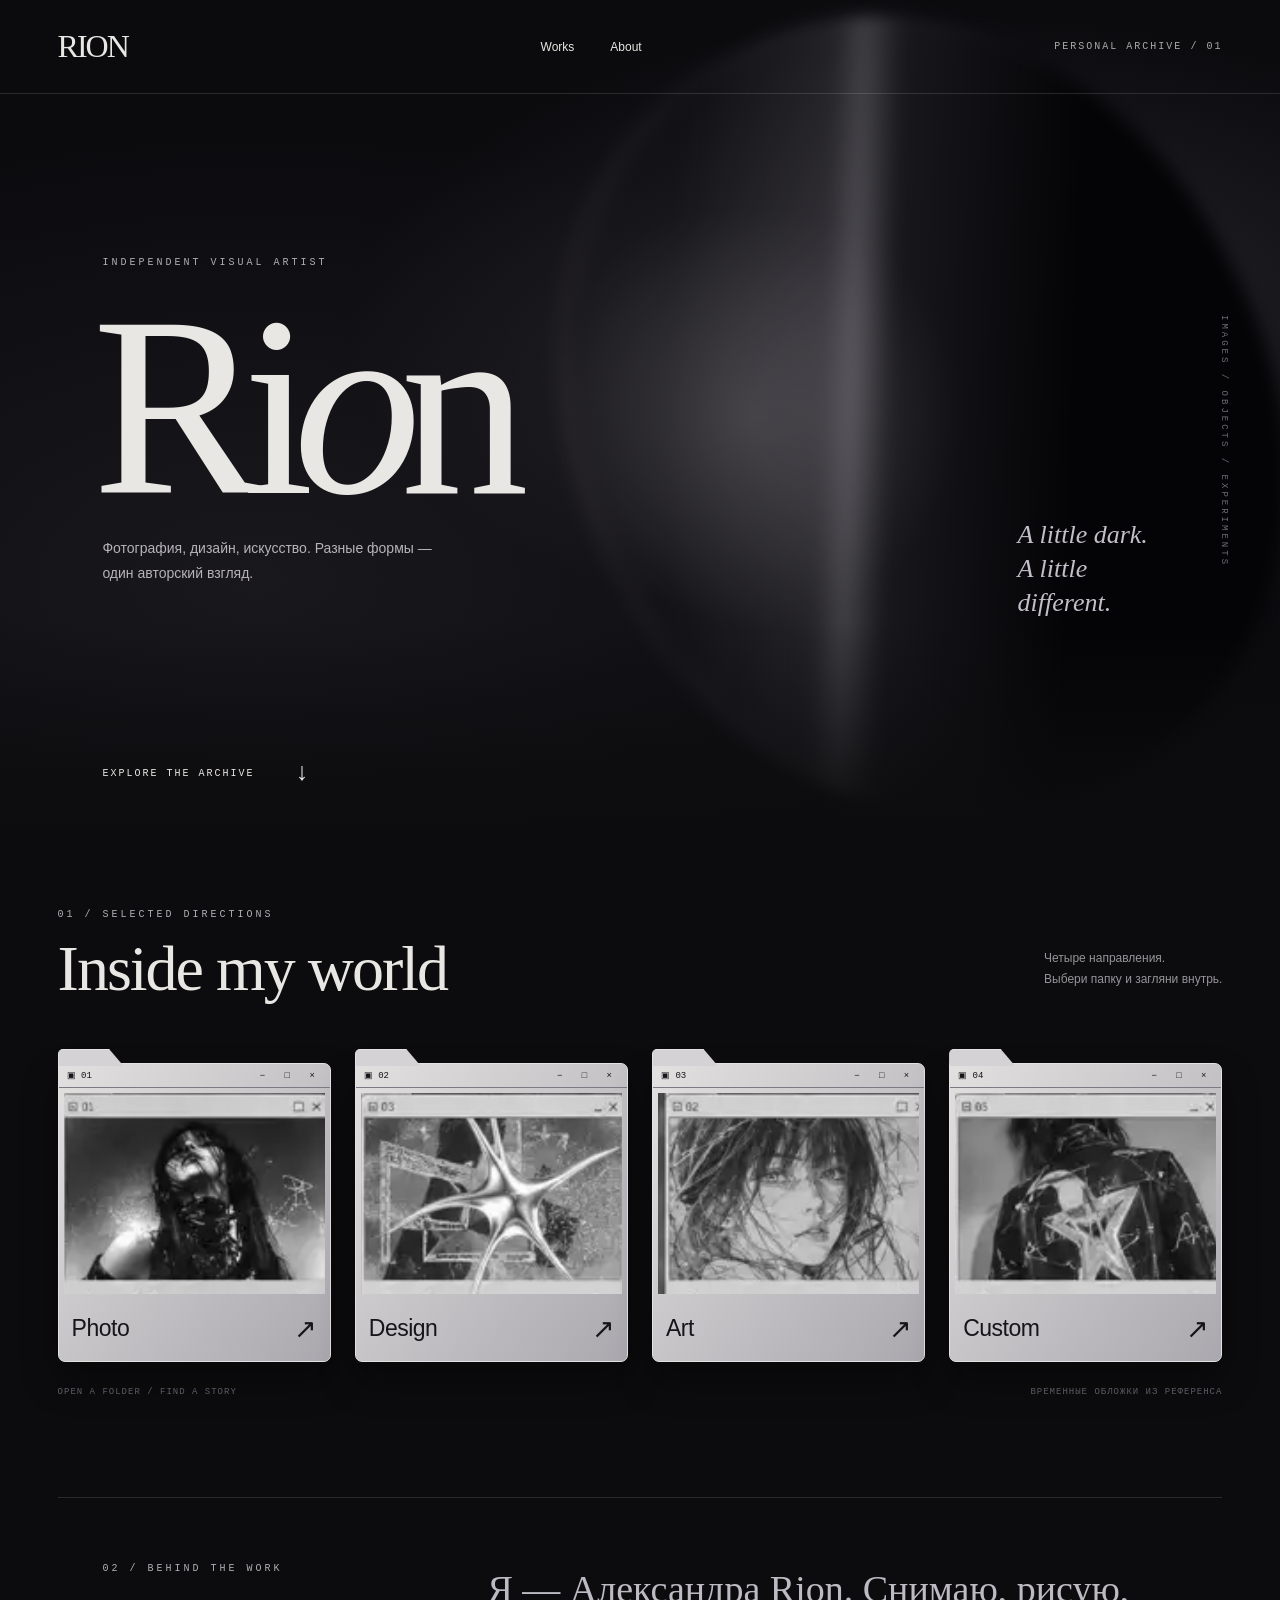
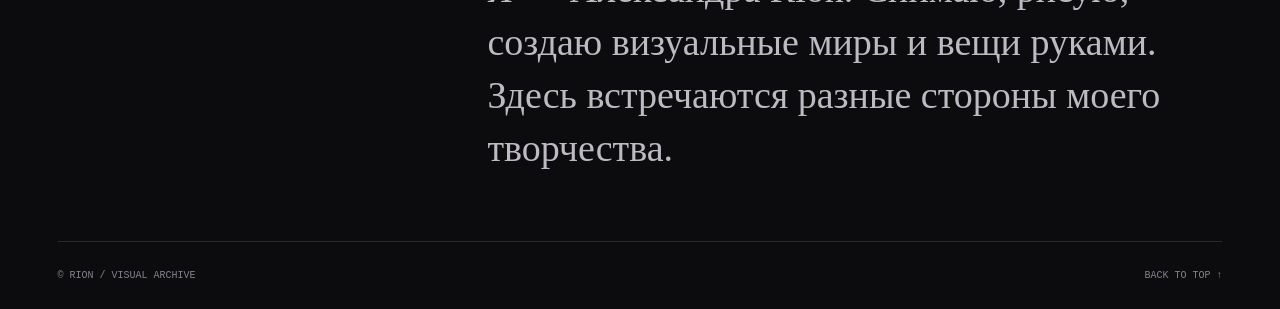
==== index.html @ 3e69b766 "Add dark RION homepage prototype and Pages CMS content schema" ====
<!doctype html>
<html lang="ru"><head><meta charset="UTF-8"><meta name="viewport" content="width=device-width,initial-scale=1"><meta name="description" content="RION — фотография, дизайн, арт и кастом. Авторское портфолио."><title>RION — Visual archive</title><style>
:root{color-scheme:dark;--bg:#0c0c0e;--ink:#e9e7e3;--muted:#969498}*{box-sizing:border-box}html{scroll-behavior:smooth;scroll-padding-top:90px}body{margin:0;background:var(--bg);color:var(--ink);font-family:Arial,sans-serif}a{color:inherit;text-decoration:none}button{font:inherit}a:focus-visible,button:focus-visible{outline:2px solid white;outline-offset:7px}header{position:absolute;top:0;left:0;width:100%;z-index:2;display:flex;align-items:center;justify-content:space-between;padding:28px 4.5%;border-bottom:1px solid #ffffff20}.logo{font:32px Georgia,serif;letter-spacing:-2px}nav{display:flex;gap:36px;font-size:12px}nav a{padding:8px 0}.edition{font:10px monospace;letter-spacing:2px;color:#aaa}.hero{min-height:92svh;position:relative;isolation:isolate;display:flex;align-items:center;padding:130px 8% 100px;overflow:hidden}.atmosphere{position:absolute;inset:0;z-index:-2;background:radial-gradient(ellipse at 75% 40%,#55515b66,transparent 45%),radial-gradient(ellipse at 20% 70%,#35313b55,transparent 55%),#0b0b0e}.orb{position:absolute;width:54vw;height:64vw;max-height:1000px;right:1%;top:1%;border-radius:48%;transform:rotate(-28deg);background:radial-gradient(ellipse at 28% 40%,#bbb8bd33 0,transparent 30%),linear-gradient(120deg,transparent 25%,#78747e33 40%,#ccc8d244 43%,#18171c 47%,#040406 65%);filter:blur(8px);box-shadow:inset 8px 4px 25px #d5d0dd13}.hero:after{content:'';position:absolute;inset:0;z-index:-1;pointer-events:none;background:linear-gradient(0deg,var(--bg),transparent 25%)}.eyebrow{font:10px monospace;letter-spacing:3px;text-transform:uppercase;color:#b0aeb4}.hero h1{font:clamp(110px,20vw,310px)/.82 Georgia,serif;font-weight:400;letter-spacing:-.08em;margin:34px 0 24px -10px}.hero h1 em{font-weight:400}.intro{max-width:330px;font-size:14px;line-height:1.8;color:#b6b3bb}.hero-note{position:absolute;right:8%;bottom:22%;font:italic 26px/1.3 Georgia,serif;color:#c3bec8;max-width:160px}.scroll{position:absolute;bottom:40px;left:8%;display:flex;align-items:center;gap:40px;font:10px monospace;letter-spacing:2px}.scroll span{font-size:25px}.side{position:absolute;right:4%;top:38%;writing-mode:vertical-rl;font:9px monospace;letter-spacing:3px;color:#6e6b75}.work{padding:75px 4.5% 100px;min-height:70svh}.section-top{display:flex;justify-content:space-between;align-items:end;margin:0 0 62px}.section-top h2{font:normal clamp(36px,5vw,72px)/1 Georgia,serif;margin:16px 0 0;letter-spacing:-2px}.section-top p{font-size:12px;line-height:1.7;color:var(--muted);max-width:210px}.folders{display:grid;grid-template-columns:repeat(4,minmax(0,1fr));gap:24px}.folder{position:relative;display:block;width:100%;border:1px solid #e4e1e4;border-radius:0 7px 7px 7px;background:linear-gradient(130deg,#e3e0e0,#aaa7ae);color:#161519;box-shadow:0 18px 35px #0006;text-align:left;padding:0;cursor:pointer;transition:transform .5s cubic-bezier(.2,.7,.2,1),box-shadow .5s}.folder:before{content:'';position:absolute;top:-15px;left:-1px;width:64px;height:16px;background:#d5d2d5;border:1px solid #e4e1e4;border-bottom:0;clip-path:polygon(0 0,78% 0,100% 100%,0 100%);border-radius:5px 0 0 0}.bar{height:24px;display:flex;align-items:center;justify-content:space-between;padding:0 8px;font:9px monospace;border-bottom:1px solid #7e7a83}.symbols{letter-spacing:7px}.thumb{display:block;margin:5px;aspect-ratio:1.3;background-color:#252329;overflow:hidden}.thumb-inner{display:block;width:100%;height:100%;background-image:url('assets/reference.webp');background-size:680% auto;background-position:9% 74%;filter:grayscale(1);transition:transform .7s,filter .7s}.folder[data-category=Design] .thumb-inner{background-position:50% 74%}.folder[data-category=Art] .thumb-inner{background-position:29% 74%}.folder[data-category=Custom] .thumb-inner{background-position:91% 74%}.label{display:flex;align-items:center;justify-content:space-between;padding:14px 13px 16px;font-size:23px;letter-spacing:-.5px}.label span:last-child{font-size:27px;font-weight:300}.folder:active{transform:scale(.98)}@media(hover:hover){.folder:hover{transform:translateY(-9px) scale(1.025);box-shadow:0 28px 50px #0009}.folder:hover .thumb-inner{transform:scale(1.045);filter:grayscale(.3)}}.under{margin-top:25px;display:flex;justify-content:space-between;font:9px monospace;letter-spacing:1px;color:#69666e}.about{margin:0 4.5%;padding:65px 3.5%;border-top:1px solid #ffffff20;display:grid;grid-template-columns:1fr 2fr;gap:40px}.about p{font:clamp(22px,3vw,38px)/1.4 Georgia,serif;margin:0;max-width:850px;color:#bebac3}footer{margin:0 4.5%;padding:28px 0;border-top:1px solid #ffffff20;display:flex;justify-content:space-between;font:10px monospace;color:#85818c}.reveal{opacity:1}.js .reveal{opacity:0;transform:translateY(25px);transition:opacity .8s,transform .8s}.js .reveal.visible{opacity:1;transform:none}dialog{background:#151419;color:var(--ink);border:1px solid #514c59;width:min(1100px,94vw);max-height:90svh;padding:32px;border-radius:8px}dialog::backdrop{background:#000b;backdrop-filter:blur(10px)}.close{float:right;background:transparent;color:white;border:1px solid #706a79;padding:10px 16px;cursor:pointer}dialog h2{font:48px Georgia,serif;margin-top:0}dialog p{color:#aaa4b1;line-height:1.8}.projects{display:grid;grid-template-columns:repeat(2,minmax(0,1fr));gap:20px}.projects img{width:100%;height:auto}.projects h3{font-weight:400}.projects a{text-decoration:underline}.project{border-top:1px solid #ffffff25;padding-top:20px}
@media(max-width:700px){header{padding:20px 6%}.edition{display:none}nav{gap:20px}.hero{min-height:85svh;padding-left:7%}.hero h1{font-size:31vw;margin-left:-5px}.hero-note{right:8%;bottom:20%;font-size:21px;max-width:120px}.intro{max-width:220px;font-size:12px}.orb{width:100vw;height:140vw;right:-30%;top:15%}.side{display:none}.work{padding:50px 6% 65px}.section-top{margin-bottom:45px}.section-top p{display:none}.folders{grid-template-columns:repeat(2,minmax(0,1fr));gap:40px 18px}.label{font-size:21px;padding:11px 10px}.bar{font-size:8px}.under{font-size:8px;gap:20px;line-height:1.6}.about{padding:40px 2%;grid-template-columns:1fr;gap:20px}.projects{grid-template-columns:1fr}.hero-note{opacity:.7}footer{font-size:9px}.scroll{left:7%;bottom:28px}}@media(prefers-reduced-motion:reduce){html{scroll-behavior:auto}*,*:before,*:after{transition:none!important;animation:none!important}.js .reveal{opacity:1;transform:none}}
</style></head><body><header><a class="logo" href="#" aria-label="На главную">RION</a><nav aria-label="Основное меню"><a href="#work">Works</a><a href="#about">About</a></nav><span class="edition">PERSONAL ARCHIVE / 01</span></header><main><section class="hero"><div class="atmosphere" aria-hidden="true"><div class="orb"></div></div><div><div class="eyebrow">Independent visual artist</div><h1>Ri<em>o</em>n</h1><p class="intro" id="intro">Фотография, дизайн, искусство.<br>Разные формы — один авторский взгляд.</p></div><p class="hero-note">A little dark.<br>A little different.</p><span class="side">IMAGES / OBJECTS / EXPERIMENTS</span><a class="scroll" href="#work">EXPLORE THE ARCHIVE <span>↓</span></a></section><section class="work" id="work"><div class="section-top reveal"><div><span class="eyebrow">01 / Selected directions</span><h2>Inside my world</h2></div><p>Четыре направления.<br>Выбери папку и загляни внутрь.</p></div><div class="folders">
<div class="reveal"><button class="folder" data-category="Photo" aria-haspopup="dialog"><span class="bar"><span>▣ 01</span><span class="symbols" aria-hidden="true">− □ ×</span></span><span class="thumb"><span class="thumb-inner"></span></span><span class="label"><span>Photo</span><span aria-hidden="true">↗</span></span></button></div><div class="reveal"><button class="folder" data-category="Design" aria-haspopup="dialog"><span class="bar"><span>▣ 02</span><span class="symbols" aria-hidden="true">− □ ×</span></span><span class="thumb"><span class="thumb-inner"></span></span><span class="label"><span>Design</span><span aria-hidden="true">↗</span></span></button></div><div class="reveal"><button class="folder" data-category="Art" aria-haspopup="dialog"><span class="bar"><span>▣ 03</span><span class="symbols" aria-hidden="true">− □ ×</span></span><span class="thumb"><span class="thumb-inner"></span></span><span class="label"><span>Art</span><span aria-hidden="true">↗</span></span></button></div><div class="reveal"><button class="folder" data-category="Custom" aria-haspopup="dialog"><span class="bar"><span>▣ 04</span><span class="symbols" aria-hidden="true">− □ ×</span></span><span class="thumb"><span class="thumb-inner"></span></span><span class="label"><span>Custom</span><span aria-hidden="true">↗</span></span></button></div></div><div class="under"><span>OPEN A FOLDER / FIND A STORY</span><span>ВРЕМЕННЫЕ ОБЛОЖКИ ИЗ РЕФЕРЕНСА</span></div></section><section class="about reveal" id="about"><span class="eyebrow">02 / Behind the work</span><p id="about-text">Я — Александра Rion. Снимаю, рисую, создаю визуальные миры и вещи руками. Здесь встречаются разные стороны моего творчества.</p></section></main><footer><span>© RION / VISUAL ARCHIVE</span><a href="#">BACK TO TOP ↑</a></footer><dialog id="gallery" aria-labelledby="gallery-title"><button class="close" aria-label="Закрыть раздел">Закрыть ×</button><h2 id="gallery-title"></h2><div id="projects" class="projects"></div></dialog><script src="app.js"></script></body></html>
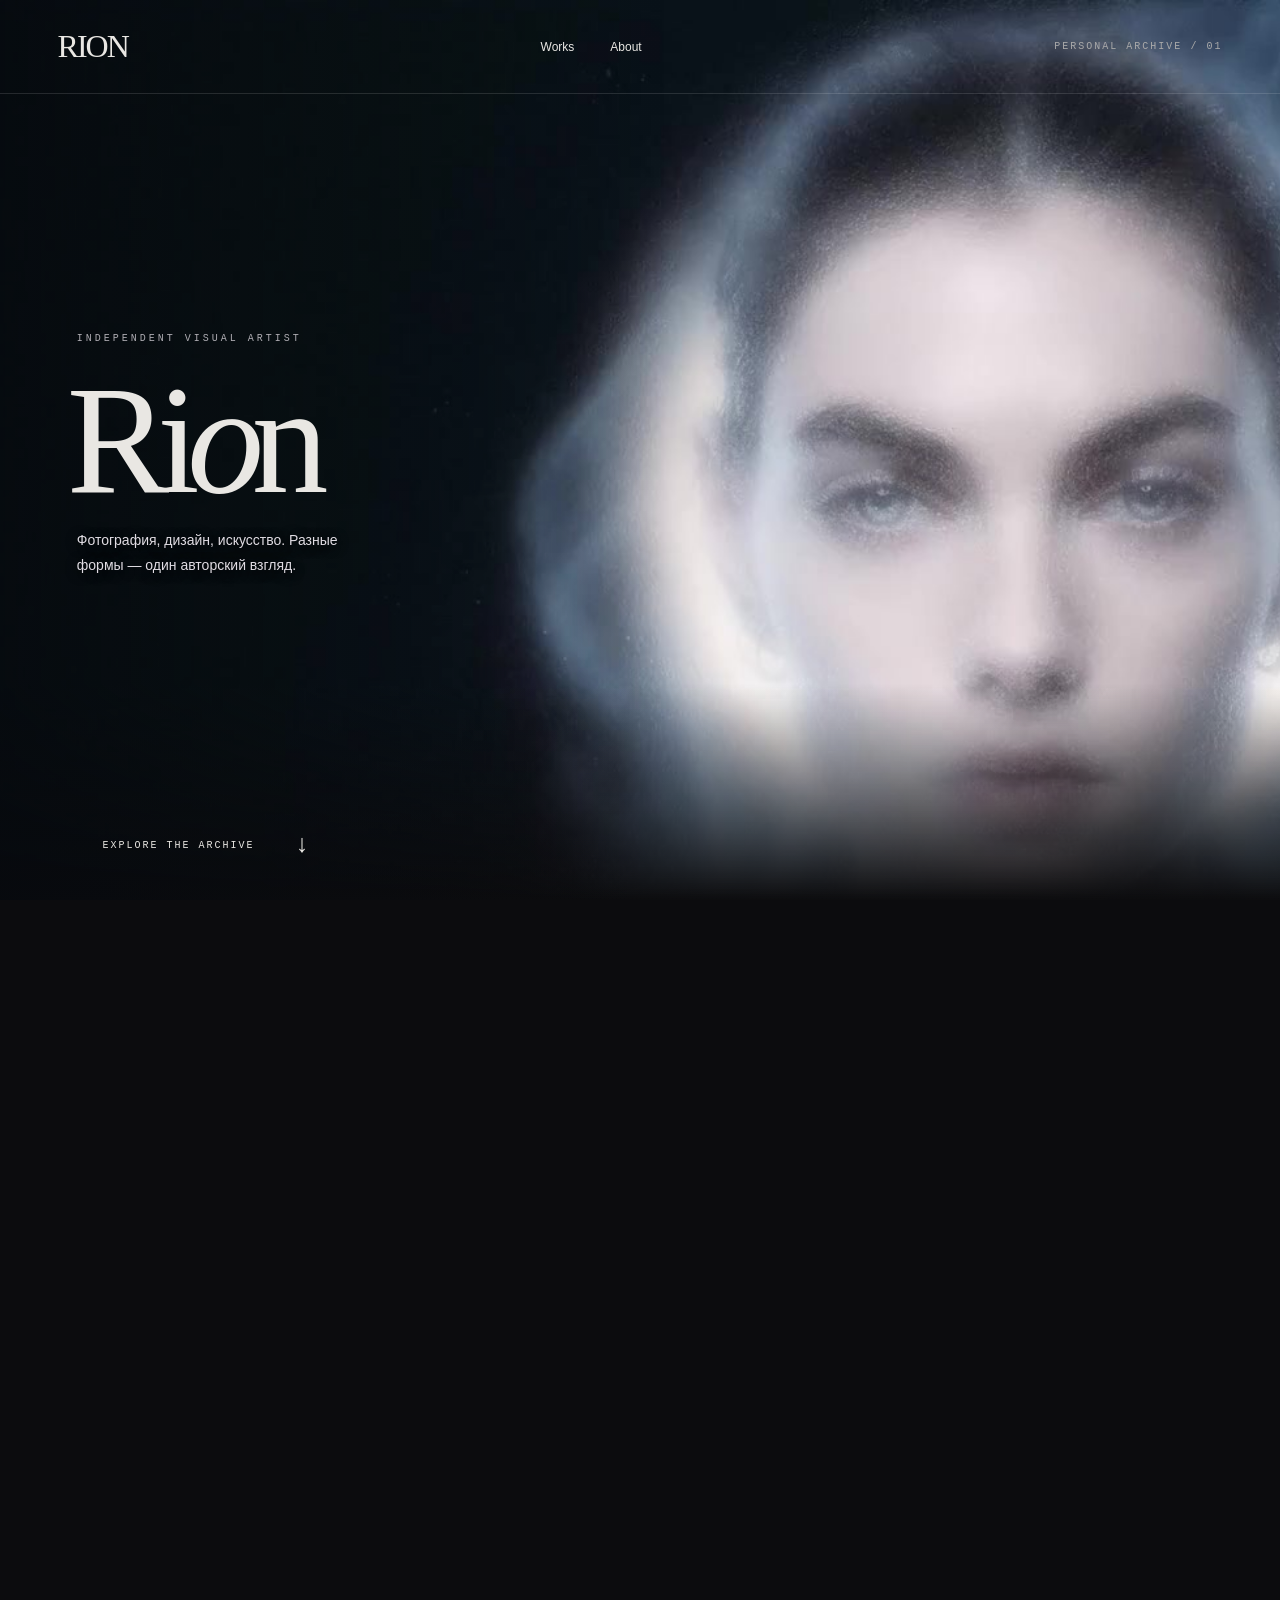
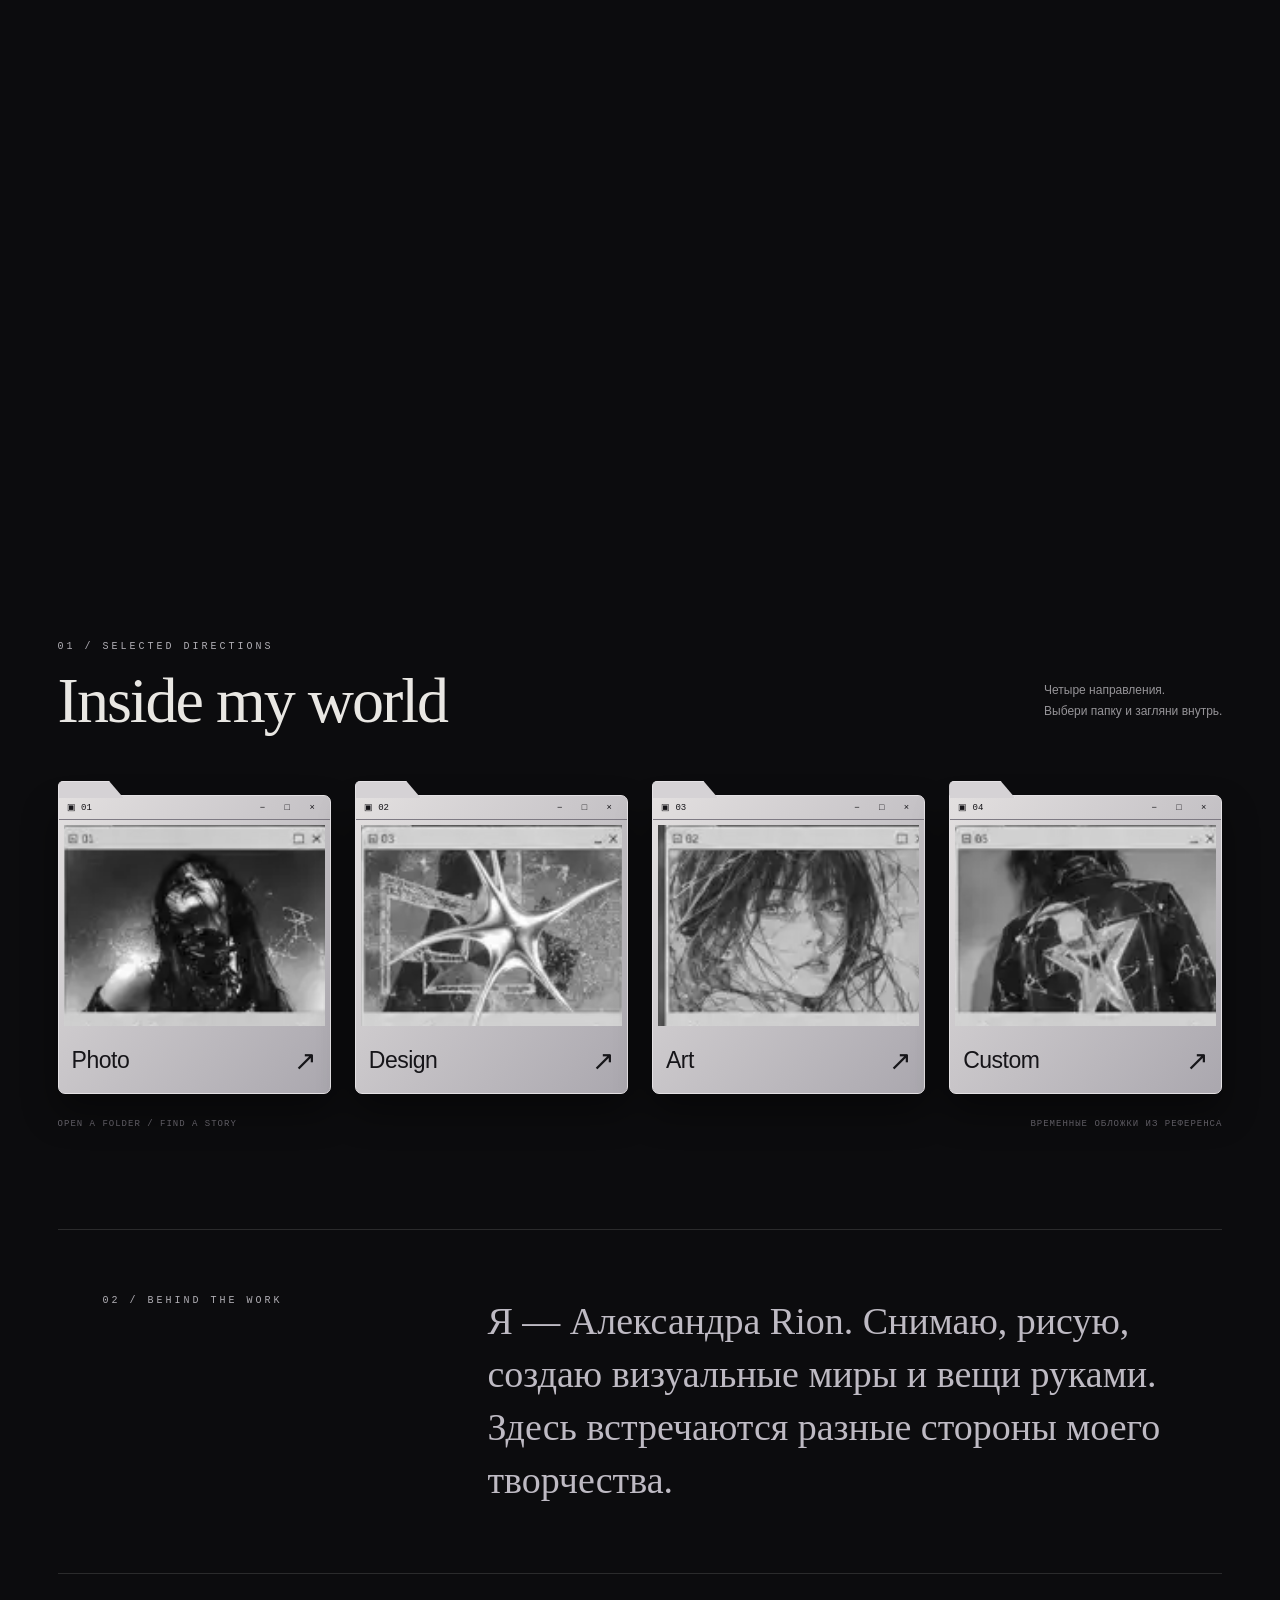
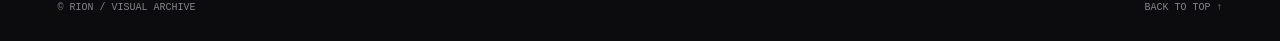
==== commit 3b646b53: "Add scroll-controlled portrait video and reversible camera movement" ====
--- a/index.html
+++ b/index.html
@@ -2,5 +2,18 @@
 <html lang="ru"><head><meta charset="UTF-8"><meta name="viewport" content="width=device-width,initial-scale=1"><meta name="description" content="RION — фотография, дизайн, арт и кастом. Авторское портфолио."><title>RION — Visual archive</title><style>
 :root{color-scheme:dark;--bg:#0c0c0e;--ink:#e9e7e3;--muted:#969498}*{box-sizing:border-box}html{scroll-behavior:smooth;scroll-padding-top:90px}body{margin:0;background:var(--bg);color:var(--ink);font-family:Arial,sans-serif}a{color:inherit;text-decoration:none}button{font:inherit}a:focus-visible,button:focus-visible{outline:2px solid white;outline-offset:7px}header{position:absolute;top:0;left:0;width:100%;z-index:2;display:flex;align-items:center;justify-content:space-between;padding:28px 4.5%;border-bottom:1px solid #ffffff20}.logo{font:32px Georgia,serif;letter-spacing:-2px}nav{display:flex;gap:36px;font-size:12px}nav a{padding:8px 0}.edition{font:10px monospace;letter-spacing:2px;color:#aaa}.hero{min-height:92svh;position:relative;isolation:isolate;display:flex;align-items:center;padding:130px 8% 100px;overflow:hidden}.atmosphere{position:absolute;inset:0;z-index:-2;background:radial-gradient(ellipse at 75% 40%,#55515b66,transparent 45%),radial-gradient(ellipse at 20% 70%,#35313b55,transparent 55%),#0b0b0e}.orb{position:absolute;width:54vw;height:64vw;max-height:1000px;right:1%;top:1%;border-radius:48%;transform:rotate(-28deg);background:radial-gradient(ellipse at 28% 40%,#bbb8bd33 0,transparent 30%),linear-gradient(120deg,transparent 25%,#78747e33 40%,#ccc8d244 43%,#18171c 47%,#040406 65%);filter:blur(8px);box-shadow:inset 8px 4px 25px #d5d0dd13}.hero:after{content:'';position:absolute;inset:0;z-index:-1;pointer-events:none;background:linear-gradient(0deg,var(--bg),transparent 25%)}.eyebrow{font:10px monospace;letter-spacing:3px;text-transform:uppercase;color:#b0aeb4}.hero h1{font:clamp(110px,20vw,310px)/.82 Georgia,serif;font-weight:400;letter-spacing:-.08em;margin:34px 0 24px -10px}.hero h1 em{font-weight:400}.intro{max-width:330px;font-size:14px;line-height:1.8;color:#b6b3bb}.hero-note{position:absolute;right:8%;bottom:22%;font:italic 26px/1.3 Georgia,serif;color:#c3bec8;max-width:160px}.scroll{position:absolute;bottom:40px;left:8%;display:flex;align-items:center;gap:40px;font:10px monospace;letter-spacing:2px}.scroll span{font-size:25px}.side{position:absolute;right:4%;top:38%;writing-mode:vertical-rl;font:9px monospace;letter-spacing:3px;color:#6e6b75}.work{padding:75px 4.5% 100px;min-height:70svh}.section-top{display:flex;justify-content:space-between;align-items:end;margin:0 0 62px}.section-top h2{font:normal clamp(36px,5vw,72px)/1 Georgia,serif;margin:16px 0 0;letter-spacing:-2px}.section-top p{font-size:12px;line-height:1.7;color:var(--muted);max-width:210px}.folders{display:grid;grid-template-columns:repeat(4,minmax(0,1fr));gap:24px}.folder{position:relative;display:block;width:100%;border:1px solid #e4e1e4;border-radius:0 7px 7px 7px;background:linear-gradient(130deg,#e3e0e0,#aaa7ae);color:#161519;box-shadow:0 18px 35px #0006;text-align:left;padding:0;cursor:pointer;transition:transform .5s cubic-bezier(.2,.7,.2,1),box-shadow .5s}.folder:before{content:'';position:absolute;top:-15px;left:-1px;width:64px;height:16px;background:#d5d2d5;border:1px solid #e4e1e4;border-bottom:0;clip-path:polygon(0 0,78% 0,100% 100%,0 100%);border-radius:5px 0 0 0}.bar{height:24px;display:flex;align-items:center;justify-content:space-between;padding:0 8px;font:9px monospace;border-bottom:1px solid #7e7a83}.symbols{letter-spacing:7px}.thumb{display:block;margin:5px;aspect-ratio:1.3;background-color:#252329;overflow:hidden}.thumb-inner{display:block;width:100%;height:100%;background-image:url('assets/reference.webp');background-size:680% auto;background-position:9% 74%;filter:grayscale(1);transition:transform .7s,filter .7s}.folder[data-category=Design] .thumb-inner{background-position:50% 74%}.folder[data-category=Art] .thumb-inner{background-position:29% 74%}.folder[data-category=Custom] .thumb-inner{background-position:91% 74%}.label{display:flex;align-items:center;justify-content:space-between;padding:14px 13px 16px;font-size:23px;letter-spacing:-.5px}.label span:last-child{font-size:27px;font-weight:300}.folder:active{transform:scale(.98)}@media(hover:hover){.folder:hover{transform:translateY(-9px) scale(1.025);box-shadow:0 28px 50px #0009}.folder:hover .thumb-inner{transform:scale(1.045);filter:grayscale(.3)}}.under{margin-top:25px;display:flex;justify-content:space-between;font:9px monospace;letter-spacing:1px;color:#69666e}.about{margin:0 4.5%;padding:65px 3.5%;border-top:1px solid #ffffff20;display:grid;grid-template-columns:1fr 2fr;gap:40px}.about p{font:clamp(22px,3vw,38px)/1.4 Georgia,serif;margin:0;max-width:850px;color:#bebac3}footer{margin:0 4.5%;padding:28px 0;border-top:1px solid #ffffff20;display:flex;justify-content:space-between;font:10px monospace;color:#85818c}.reveal{opacity:1}.js .reveal{opacity:0;transform:translateY(25px);transition:opacity .8s,transform .8s}.js .reveal.visible{opacity:1;transform:none}dialog{background:#151419;color:var(--ink);border:1px solid #514c59;width:min(1100px,94vw);max-height:90svh;padding:32px;border-radius:8px}dialog::backdrop{background:#000b;backdrop-filter:blur(10px)}.close{float:right;background:transparent;color:white;border:1px solid #706a79;padding:10px 16px;cursor:pointer}dialog h2{font:48px Georgia,serif;margin-top:0}dialog p{color:#aaa4b1;line-height:1.8}.projects{display:grid;grid-template-columns:repeat(2,minmax(0,1fr));gap:20px}.projects img{width:100%;height:auto}.projects h3{font-weight:400}.projects a{text-decoration:underline}.project{border-top:1px solid #ffffff25;padding-top:20px}
 @media(max-width:700px){header{padding:20px 6%}.edition{display:none}nav{gap:20px}.hero{min-height:85svh;padding-left:7%}.hero h1{font-size:31vw;margin-left:-5px}.hero-note{right:8%;bottom:20%;font-size:21px;max-width:120px}.intro{max-width:220px;font-size:12px}.orb{width:100vw;height:140vw;right:-30%;top:15%}.side{display:none}.work{padding:50px 6% 65px}.section-top{margin-bottom:45px}.section-top p{display:none}.folders{grid-template-columns:repeat(2,minmax(0,1fr));gap:40px 18px}.label{font-size:21px;padding:11px 10px}.bar{font-size:8px}.under{font-size:8px;gap:20px;line-height:1.6}.about{padding:40px 2%;grid-template-columns:1fr;gap:20px}.projects{grid-template-columns:1fr}.hero-note{opacity:.7}footer{font-size:9px}.scroll{left:7%;bottom:28px}}@media(prefers-reduced-motion:reduce){html{scroll-behavior:auto}*,*:before,*:after{transition:none!important;animation:none!important}.js .reveal{opacity:1;transform:none}}
-</style></head><body><header><a class="logo" href="#" aria-label="На главную">RION</a><nav aria-label="Основное меню"><a href="#work">Works</a><a href="#about">About</a></nav><span class="edition">PERSONAL ARCHIVE / 01</span></header><main><section class="hero"><div class="atmosphere" aria-hidden="true"><div class="orb"></div></div><div><div class="eyebrow">Independent visual artist</div><h1>Ri<em>o</em>n</h1><p class="intro" id="intro">Фотография, дизайн, искусство.<br>Разные формы — один авторский взгляд.</p></div><p class="hero-note">A little dark.<br>A little different.</p><span class="side">IMAGES / OBJECTS / EXPERIMENTS</span><a class="scroll" href="#work">EXPLORE THE ARCHIVE <span>↓</span></a></section><section class="work" id="work"><div class="section-top reveal"><div><span class="eyebrow">01 / Selected directions</span><h2>Inside my world</h2></div><p>Четыре направления.<br>Выбери папку и загляни внутрь.</p></div><div class="folders">
+
+/* The viewport remains pinned while scroll advances the portrait. */
+.hero-sequence{height:240svh;position:relative}
+.hero-sequence .hero{position:sticky;top:0;height:100svh;min-height:0;padding:120px 6% 95px;--pan:0;--copy:1}
+.atmosphere{overflow:hidden;background:#0b1016}
+#hero-video{position:absolute;left:50%;top:0;width:100%;height:155%;object-fit:cover;object-position:50% 25%;transform:translate(-50%,calc(var(--pan)*-1px));will-change:transform}
+.hero:after{background:linear-gradient(90deg,#06090ec9,transparent 52%),linear-gradient(0deg,var(--bg),transparent 24%)}
+.hero>div:not(.atmosphere),.hero>.hero-note,.hero>.scroll{opacity:var(--copy)}
+.hero h1{font-size:clamp(90px,12vw,190px)}
+.hero .intro{max-width:270px;color:#e0dce3;text-shadow:0 2px 12px #000}
+.hero .hero-note,.hero .side{display:none}
+@media(max-width:700px){.hero-sequence{height:220svh}.hero-sequence .hero{align-items:flex-end;padding-bottom:110px}.hero h1{font-size:24vw;margin:12px 0}.hero .eyebrow{font-size:8px}.hero .intro{font-size:11px;max-width:200px}.hero:after{background:linear-gradient(0deg,#0c0c0ef0,transparent 55%)}#hero-video{height:135%;object-position:52% 25%}}
+@media(prefers-reduced-motion:reduce){.hero-sequence{height:100svh}.hero-sequence .hero{position:relative}}
+</style></head><body><header><a class="logo" href="#" aria-label="На главную">RION</a><nav aria-label="Основное меню"><a href="#work">Works</a><a href="#about">About</a></nav><span class="edition">PERSONAL ARCHIVE / 01</span></header><main><section class="hero-sequence" aria-label="Портрет при прокрутке"><div class="hero"><div class="atmosphere" aria-hidden="true"><video id="hero-video" src="assets/portrait-scroll.mp4" poster="assets/portrait-poster.jpg" muted playsinline preload="auto" tabindex="-1"></video></div><div><div class="eyebrow">Independent visual artist</div><h1>Ri<em>o</em>n</h1><p class="intro" id="intro">Фотография, дизайн, искусство.<br>Разные формы — один авторский взгляд.</p></div><p class="hero-note">A little dark.<br>A little different.</p><span class="side">IMAGES / OBJECTS / EXPERIMENTS</span><a class="scroll" href="#work">EXPLORE THE ARCHIVE <span>↓</span></a></div></section><section class="work" id="work"><div class="section-top reveal"><div><span class="eyebrow">01 / Selected directions</span><h2>Inside my world</h2></div><p>Четыре направления.<br>Выбери папку и загляни внутрь.</p></div><div class="folders">
 <div class="reveal"><button class="folder" data-category="Photo" aria-haspopup="dialog"><span class="bar"><span>▣ 01</span><span class="symbols" aria-hidden="true">− □ ×</span></span><span class="thumb"><span class="thumb-inner"></span></span><span class="label"><span>Photo</span><span aria-hidden="true">↗</span></span></button></div><div class="reveal"><button class="folder" data-category="Design" aria-haspopup="dialog"><span class="bar"><span>▣ 02</span><span class="symbols" aria-hidden="true">− □ ×</span></span><span class="thumb"><span class="thumb-inner"></span></span><span class="label"><span>Design</span><span aria-hidden="true">↗</span></span></button></div><div class="reveal"><button class="folder" data-category="Art" aria-haspopup="dialog"><span class="bar"><span>▣ 03</span><span class="symbols" aria-hidden="true">− □ ×</span></span><span class="thumb"><span class="thumb-inner"></span></span><span class="label"><span>Art</span><span aria-hidden="true">↗</span></span></button></div><div class="reveal"><button class="folder" data-category="Custom" aria-haspopup="dialog"><span class="bar"><span>▣ 04</span><span class="symbols" aria-hidden="true">− □ ×</span></span><span class="thumb"><span class="thumb-inner"></span></span><span class="label"><span>Custom</span><span aria-hidden="true">↗</span></span></button></div></div><div class="under"><span>OPEN A FOLDER / FIND A STORY</span><span>ВРЕМЕННЫЕ ОБЛОЖКИ ИЗ РЕФЕРЕНСА</span></div></section><section class="about reveal" id="about"><span class="eyebrow">02 / Behind the work</span><p id="about-text">Я — Александра Rion. Снимаю, рисую, создаю визуальные миры и вещи руками. Здесь встречаются разные стороны моего творчества.</p></section></main><footer><span>© RION / VISUAL ARCHIVE</span><a href="#">BACK TO TOP ↑</a></footer><dialog id="gallery" aria-labelledby="gallery-title"><button class="close" aria-label="Закрыть раздел">Закрыть ×</button><h2 id="gallery-title"></h2><div id="projects" class="projects"></div></dialog><script src="app.js"></script></body></html>
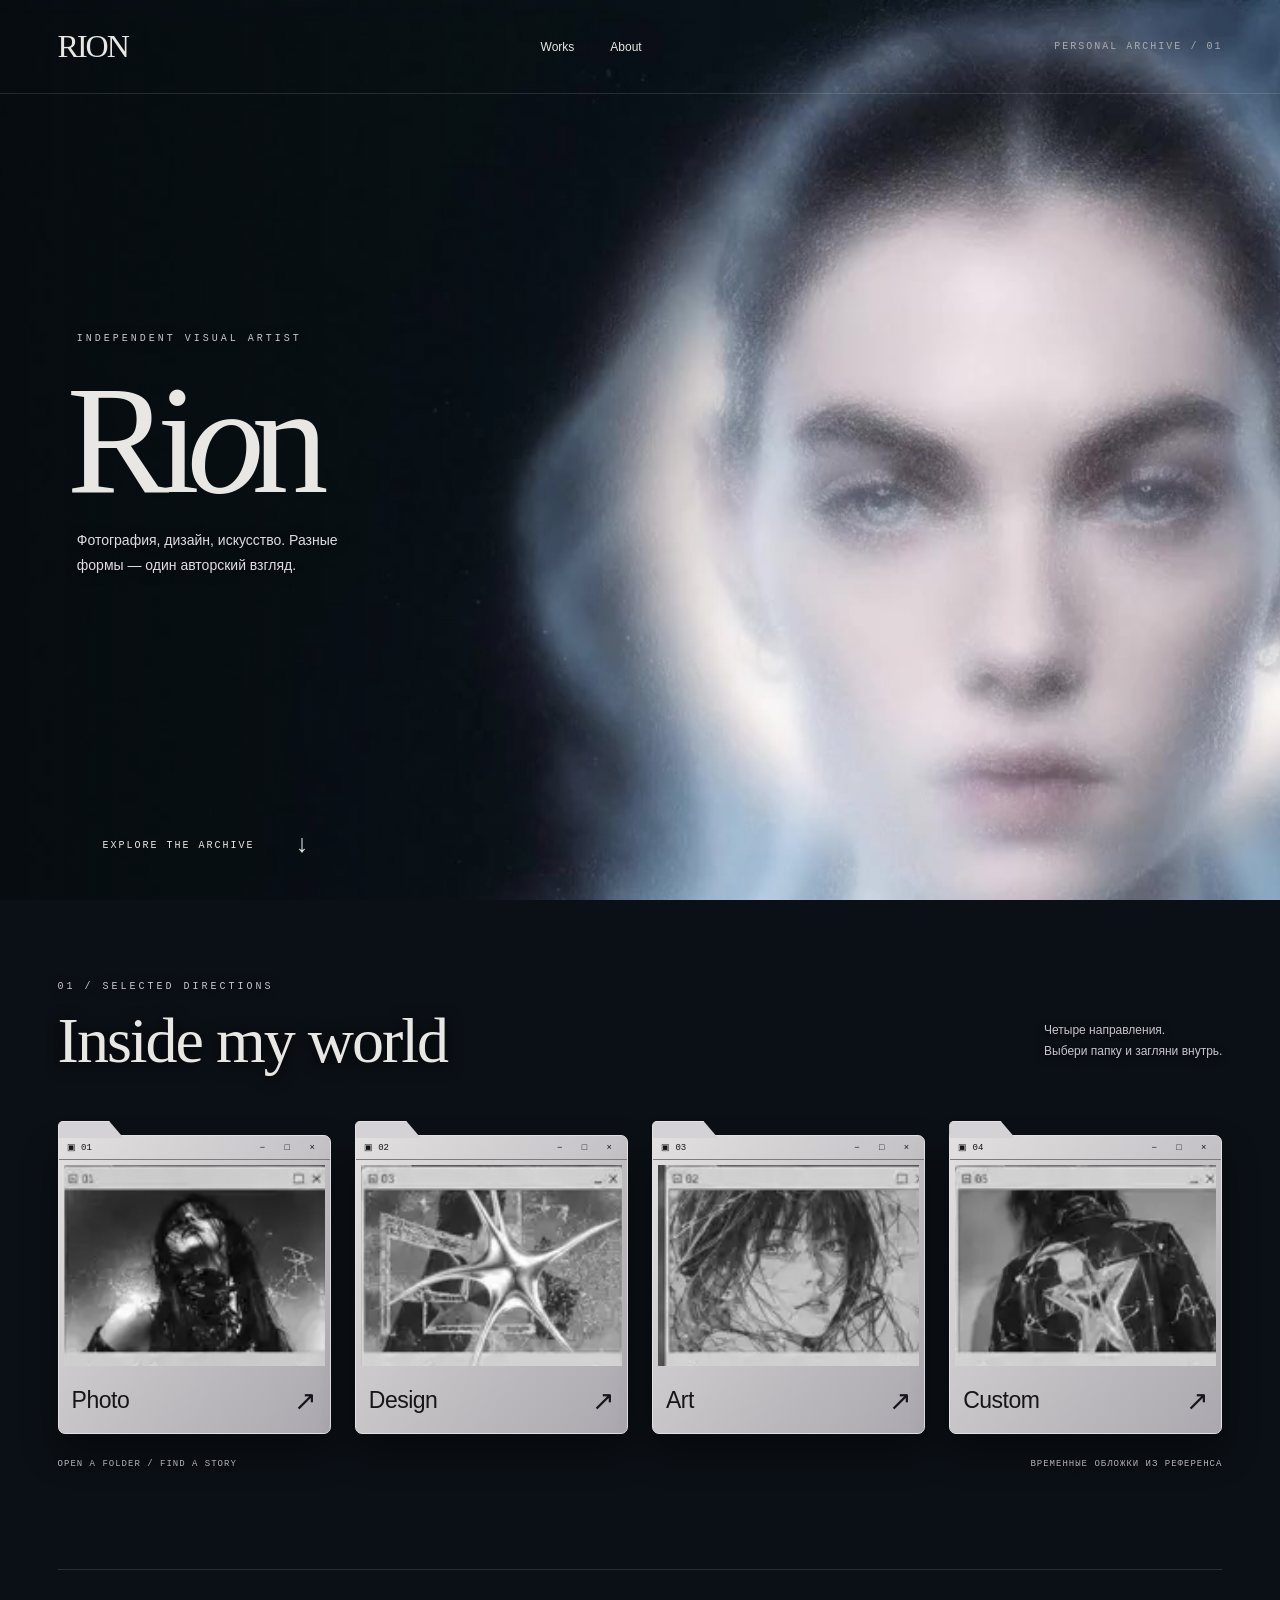
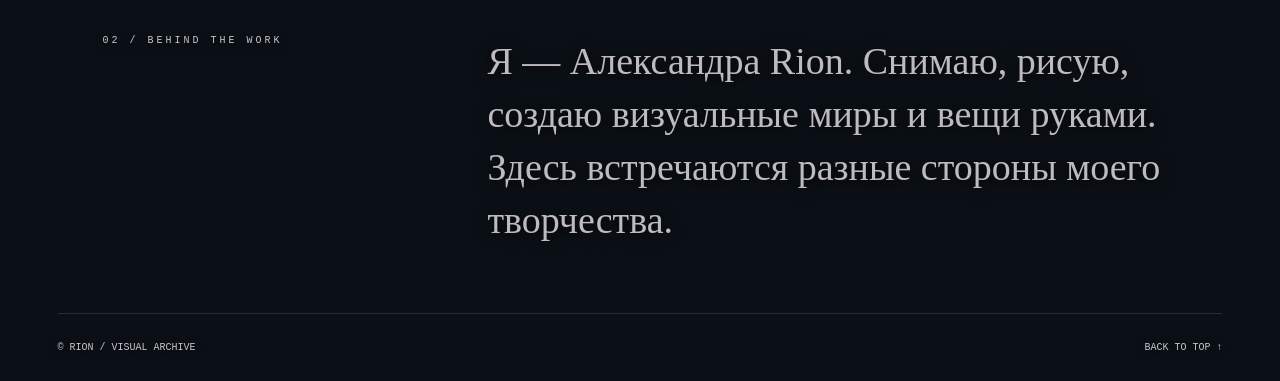
==== commit 74edfc8b: "Keep text visible and folders over one continuous portrait background" ====
--- a/index.html
+++ b/index.html
@@ -1,19 +1,22 @@
 <!doctype html>
 <html lang="ru"><head><meta charset="UTF-8"><meta name="viewport" content="width=device-width,initial-scale=1"><meta name="description" content="RION — фотография, дизайн, арт и кастом. Авторское портфолио."><title>RION — Visual archive</title><style>
-:root{color-scheme:dark;--bg:#0c0c0e;--ink:#e9e7e3;--muted:#969498}*{box-sizing:border-box}html{scroll-behavior:smooth;scroll-padding-top:90px}body{margin:0;background:var(--bg);color:var(--ink);font-family:Arial,sans-serif}a{color:inherit;text-decoration:none}button{font:inherit}a:focus-visible,button:focus-visible{outline:2px solid white;outline-offset:7px}header{position:absolute;top:0;left:0;width:100%;z-index:2;display:flex;align-items:center;justify-content:space-between;padding:28px 4.5%;border-bottom:1px solid #ffffff20}.logo{font:32px Georgia,serif;letter-spacing:-2px}nav{display:flex;gap:36px;font-size:12px}nav a{padding:8px 0}.edition{font:10px monospace;letter-spacing:2px;color:#aaa}.hero{min-height:92svh;position:relative;isolation:isolate;display:flex;align-items:center;padding:130px 8% 100px;overflow:hidden}.atmosphere{position:absolute;inset:0;z-index:-2;background:radial-gradient(ellipse at 75% 40%,#55515b66,transparent 45%),radial-gradient(ellipse at 20% 70%,#35313b55,transparent 55%),#0b0b0e}.orb{position:absolute;width:54vw;height:64vw;max-height:1000px;right:1%;top:1%;border-radius:48%;transform:rotate(-28deg);background:radial-gradient(ellipse at 28% 40%,#bbb8bd33 0,transparent 30%),linear-gradient(120deg,transparent 25%,#78747e33 40%,#ccc8d244 43%,#18171c 47%,#040406 65%);filter:blur(8px);box-shadow:inset 8px 4px 25px #d5d0dd13}.hero:after{content:'';position:absolute;inset:0;z-index:-1;pointer-events:none;background:linear-gradient(0deg,var(--bg),transparent 25%)}.eyebrow{font:10px monospace;letter-spacing:3px;text-transform:uppercase;color:#b0aeb4}.hero h1{font:clamp(110px,20vw,310px)/.82 Georgia,serif;font-weight:400;letter-spacing:-.08em;margin:34px 0 24px -10px}.hero h1 em{font-weight:400}.intro{max-width:330px;font-size:14px;line-height:1.8;color:#b6b3bb}.hero-note{position:absolute;right:8%;bottom:22%;font:italic 26px/1.3 Georgia,serif;color:#c3bec8;max-width:160px}.scroll{position:absolute;bottom:40px;left:8%;display:flex;align-items:center;gap:40px;font:10px monospace;letter-spacing:2px}.scroll span{font-size:25px}.side{position:absolute;right:4%;top:38%;writing-mode:vertical-rl;font:9px monospace;letter-spacing:3px;color:#6e6b75}.work{padding:75px 4.5% 100px;min-height:70svh}.section-top{display:flex;justify-content:space-between;align-items:end;margin:0 0 62px}.section-top h2{font:normal clamp(36px,5vw,72px)/1 Georgia,serif;margin:16px 0 0;letter-spacing:-2px}.section-top p{font-size:12px;line-height:1.7;color:var(--muted);max-width:210px}.folders{display:grid;grid-template-columns:repeat(4,minmax(0,1fr));gap:24px}.folder{position:relative;display:block;width:100%;border:1px solid #e4e1e4;border-radius:0 7px 7px 7px;background:linear-gradient(130deg,#e3e0e0,#aaa7ae);color:#161519;box-shadow:0 18px 35px #0006;text-align:left;padding:0;cursor:pointer;transition:transform .5s cubic-bezier(.2,.7,.2,1),box-shadow .5s}.folder:before{content:'';position:absolute;top:-15px;left:-1px;width:64px;height:16px;background:#d5d2d5;border:1px solid #e4e1e4;border-bottom:0;clip-path:polygon(0 0,78% 0,100% 100%,0 100%);border-radius:5px 0 0 0}.bar{height:24px;display:flex;align-items:center;justify-content:space-between;padding:0 8px;font:9px monospace;border-bottom:1px solid #7e7a83}.symbols{letter-spacing:7px}.thumb{display:block;margin:5px;aspect-ratio:1.3;background-color:#252329;overflow:hidden}.thumb-inner{display:block;width:100%;height:100%;background-image:url('assets/reference.webp');background-size:680% auto;background-position:9% 74%;filter:grayscale(1);transition:transform .7s,filter .7s}.folder[data-category=Design] .thumb-inner{background-position:50% 74%}.folder[data-category=Art] .thumb-inner{background-position:29% 74%}.folder[data-category=Custom] .thumb-inner{background-position:91% 74%}.label{display:flex;align-items:center;justify-content:space-between;padding:14px 13px 16px;font-size:23px;letter-spacing:-.5px}.label span:last-child{font-size:27px;font-weight:300}.folder:active{transform:scale(.98)}@media(hover:hover){.folder:hover{transform:translateY(-9px) scale(1.025);box-shadow:0 28px 50px #0009}.folder:hover .thumb-inner{transform:scale(1.045);filter:grayscale(.3)}}.under{margin-top:25px;display:flex;justify-content:space-between;font:9px monospace;letter-spacing:1px;color:#69666e}.about{margin:0 4.5%;padding:65px 3.5%;border-top:1px solid #ffffff20;display:grid;grid-template-columns:1fr 2fr;gap:40px}.about p{font:clamp(22px,3vw,38px)/1.4 Georgia,serif;margin:0;max-width:850px;color:#bebac3}footer{margin:0 4.5%;padding:28px 0;border-top:1px solid #ffffff20;display:flex;justify-content:space-between;font:10px monospace;color:#85818c}.reveal{opacity:1}.js .reveal{opacity:0;transform:translateY(25px);transition:opacity .8s,transform .8s}.js .reveal.visible{opacity:1;transform:none}dialog{background:#151419;color:var(--ink);border:1px solid #514c59;width:min(1100px,94vw);max-height:90svh;padding:32px;border-radius:8px}dialog::backdrop{background:#000b;backdrop-filter:blur(10px)}.close{float:right;background:transparent;color:white;border:1px solid #706a79;padding:10px 16px;cursor:pointer}dialog h2{font:48px Georgia,serif;margin-top:0}dialog p{color:#aaa4b1;line-height:1.8}.projects{display:grid;grid-template-columns:repeat(2,minmax(0,1fr));gap:20px}.projects img{width:100%;height:auto}.projects h3{font-weight:400}.projects a{text-decoration:underline}.project{border-top:1px solid #ffffff25;padding-top:20px}
+:root{color-scheme:dark;--bg:#0c0c0e;--ink:#e9e7e3;--muted:#969498}*{box-sizing:border-box}html{scroll-behavior:smooth;scroll-padding-top:90px}body{margin:0;background:var(--bg);color:var(--ink);font-family:Arial,sans-serif}a{color:inherit;text-decoration:none}button{font:inherit}a:focus-visible,button:focus-visible{outline:2px solid white;outline-offset:7px}header{position:absolute;top:0;left:0;width:100%;z-index:2;display:flex;align-items:center;justify-content:space-between;padding:28px 4.5%;border-bottom:1px solid #ffffff20}.logo{font:32px Georgia,serif;letter-spacing:-2px}nav{display:flex;gap:36px;font-size:12px}nav a{padding:8px 0}.edition{font:10px monospace;letter-spacing:2px;color:#aaa}.hero{min-height:92svh;position:relative;isolation:isolate;display:flex;align-items:center;padding:130px 8% 100px;overflow:hidden}.atmosphere{position:absolute;inset:0;z-index:-2;background:radial-gradient(ellipse at 75% 40%,#55515b66,transparent 45%),radial-gradient(ellipse at 20% 70%,#35313b55,transparent 55%),#0b0b0e}.orb{position:absolute;width:54vw;height:64vw;max-height:1000px;right:1%;top:1%;border-radius:48%;transform:rotate(-28deg);background:radial-gradient(ellipse at 28% 40%,#bbb8bd33 0,transparent 30%),linear-gradient(120deg,transparent 25%,#78747e33 40%,#ccc8d244 43%,#18171c 47%,#040406 65%);filter:blur(8px);box-shadow:inset 8px 4px 25px #d5d0dd13}.hero:after{content:'';position:absolute;inset:0;z-index:-1;pointer-events:none;background:linear-gradient(0deg,var(--bg),transparent 25%)}.eyebrow{font:10px monospace;letter-spacing:3px;text-transform:uppercase;color:#b0aeb4}.hero h1{font:clamp(110px,20vw,310px)/.82 Georgia,serif;font-weight:400;letter-spacing:-.08em;margin:34px 0 24px -10px}.hero h1 em{font-weight:400}.intro{max-width:330px;font-size:14px;line-height:1.8;color:#b6b3bb}.hero-note{position:absolute;right:8%;bottom:22%;font:italic 26px/1.3 Georgia,serif;color:#c3bec8;max-width:160px}.scroll{position:absolute;bottom:40px;left:8%;display:flex;align-items:center;gap:40px;font:10px monospace;letter-spacing:2px}.scroll span{font-size:25px}.side{position:absolute;right:4%;top:38%;writing-mode:vertical-rl;font:9px monospace;letter-spacing:3px;color:#6e6b75}.work{padding:75px 4.5% 100px;min-height:70svh}.section-top{display:flex;justify-content:space-between;align-items:end;margin:0 0 62px}.section-top h2{font:normal clamp(36px,5vw,72px)/1 Georgia,serif;margin:16px 0 0;letter-spacing:-2px}.section-top p{font-size:12px;line-height:1.7;color:var(--muted);max-width:210px}.folders{display:grid;grid-template-columns:repeat(4,minmax(0,1fr));gap:24px}.folder{position:relative;display:block;width:100%;border:1px solid #e4e1e4;border-radius:0 7px 7px 7px;background:linear-gradient(130deg,#e3e0e0,#aaa7ae);color:#161519;box-shadow:0 18px 35px #0006;text-align:left;padding:0;cursor:pointer;transition:transform .5s cubic-bezier(.2,.7,.2,1),box-shadow .5s}.folder:before{content:'';position:absolute;top:-15px;left:-1px;width:64px;height:16px;background:#d5d2d5;border:1px solid #e4e1e4;border-bottom:0;clip-path:polygon(0 0,78% 0,100% 100%,0 100%);border-radius:5px 0 0 0}.bar{height:24px;display:flex;align-items:center;justify-content:space-between;padding:0 8px;font:9px monospace;border-bottom:1px solid #7e7a83}.symbols{letter-spacing:7px}.thumb{display:block;margin:5px;aspect-ratio:1.3;background-color:#252329;overflow:hidden}.thumb-inner{display:block;width:100%;height:100%;background-image:url('assets/reference.webp');background-size:680% auto;background-position:9% 74%;filter:grayscale(1);transition:transform .7s,filter .7s}.folder[data-category=Design] .thumb-inner{background-position:50% 74%}.folder[data-category=Art] .thumb-inner{background-position:29% 74%}.folder[data-category=Custom] .thumb-inner{background-position:91% 74%}.label{display:flex;align-items:center;justify-content:space-between;padding:14px 13px 16px;font-size:23px;letter-spacing:-.5px}.label span:last-child{font-size:27px;font-weight:300}.folder:active{transform:scale(.98)}@media(hover:hover){.folder:hover{transform:translateY(-9px) scale(1.025);box-shadow:0 28px 50px #0009}.folder:hover .thumb-inner{transform:scale(1.045);filter:grayscale(.3)}}.under{margin-top:25px;display:flex;justify-content:space-between;font:9px monospace;letter-spacing:1px;color:#69666e}.about{margin:0 4.5%;padding:65px 3.5%;border-top:1px solid #ffffff20;display:grid;grid-template-columns:1fr 2fr;gap:40px}.about p{font:clamp(22px,3vw,38px)/1.4 Georgia,serif;margin:0;max-width:850px;color:#bebac3}footer{margin:0 4.5%;padding:28px 0;border-top:1px solid #ffffff20;display:flex;justify-content:space-between;font:10px monospace;color:#85818c}.reveal{opacity:1}dialog{background:#151419;color:var(--ink);border:1px solid #514c59;width:min(1100px,94vw);max-height:90svh;padding:32px;border-radius:8px}dialog::backdrop{background:#000b;backdrop-filter:blur(10px)}.close{float:right;background:transparent;color:white;border:1px solid #706a79;padding:10px 16px;cursor:pointer}dialog h2{font:48px Georgia,serif;margin-top:0}dialog p{color:#aaa4b1;line-height:1.8}.projects{display:grid;grid-template-columns:repeat(2,minmax(0,1fr));gap:20px}.projects img{width:100%;height:auto}.projects h3{font-weight:400}.projects a{text-decoration:underline}.project{border-top:1px solid #ffffff25;padding-top:20px}
 @media(max-width:700px){header{padding:20px 6%}.edition{display:none}nav{gap:20px}.hero{min-height:85svh;padding-left:7%}.hero h1{font-size:31vw;margin-left:-5px}.hero-note{right:8%;bottom:20%;font-size:21px;max-width:120px}.intro{max-width:220px;font-size:12px}.orb{width:100vw;height:140vw;right:-30%;top:15%}.side{display:none}.work{padding:50px 6% 65px}.section-top{margin-bottom:45px}.section-top p{display:none}.folders{grid-template-columns:repeat(2,minmax(0,1fr));gap:40px 18px}.label{font-size:21px;padding:11px 10px}.bar{font-size:8px}.under{font-size:8px;gap:20px;line-height:1.6}.about{padding:40px 2%;grid-template-columns:1fr;gap:20px}.projects{grid-template-columns:1fr}.hero-note{opacity:.7}footer{font-size:9px}.scroll{left:7%;bottom:28px}}@media(prefers-reduced-motion:reduce){html{scroll-behavior:auto}*,*:before,*:after{transition:none!important;animation:none!important}.js .reveal{opacity:1;transform:none}}
 
-/* The viewport remains pinned while scroll advances the portrait. */
-.hero-sequence{height:240svh;position:relative}
-.hero-sequence .hero{position:sticky;top:0;height:100svh;min-height:0;padding:120px 6% 95px;--pan:0;--copy:1}
-.atmosphere{overflow:hidden;background:#0b1016}
+/* One persistent portrait behind every section; content scrolls normally. */
+body{isolation:isolate;background:#0b1016}
+.atmosphere{position:fixed;inset:0;z-index:-1;overflow:hidden;background:#0b1016;pointer-events:none;--pan:0}
+.atmosphere:after{content:'';position:absolute;inset:0;background:linear-gradient(90deg,#06090ea8,transparent 58%);pointer-events:none}
 #hero-video{position:absolute;left:50%;top:0;width:100%;height:155%;object-fit:cover;object-position:50% 25%;transform:translate(-50%,calc(var(--pan)*-1px));will-change:transform}
-.hero:after{background:linear-gradient(90deg,#06090ec9,transparent 52%),linear-gradient(0deg,var(--bg),transparent 24%)}
-.hero>div:not(.atmosphere),.hero>.hero-note,.hero>.scroll{opacity:var(--copy)}
+.hero-sequence{position:relative}
+.hero-sequence .hero{position:relative;isolation:auto;height:100svh;min-height:650px;padding:120px 6% 95px;overflow:visible}
+.hero:after{display:none}
 .hero h1{font-size:clamp(90px,12vw,190px)}
 .hero .intro{max-width:270px;color:#e0dce3;text-shadow:0 2px 12px #000}
 .hero .hero-note,.hero .side{display:none}
-@media(max-width:700px){.hero-sequence{height:220svh}.hero-sequence .hero{align-items:flex-end;padding-bottom:110px}.hero h1{font-size:24vw;margin:12px 0}.hero .eyebrow{font-size:8px}.hero .intro{font-size:11px;max-width:200px}.hero:after{background:linear-gradient(0deg,#0c0c0ef0,transparent 55%)}#hero-video{height:135%;object-position:52% 25%}}
-@media(prefers-reduced-motion:reduce){.hero-sequence{height:100svh}.hero-sequence .hero{position:relative}}
-</style></head><body><header><a class="logo" href="#" aria-label="На главную">RION</a><nav aria-label="Основное меню"><a href="#work">Works</a><a href="#about">About</a></nav><span class="edition">PERSONAL ARCHIVE / 01</span></header><main><section class="hero-sequence" aria-label="Портрет при прокрутке"><div class="hero"><div class="atmosphere" aria-hidden="true"><video id="hero-video" src="assets/portrait-scroll.mp4" poster="assets/portrait-poster.jpg" muted playsinline preload="auto" tabindex="-1"></video></div><div><div class="eyebrow">Independent visual artist</div><h1>Ri<em>o</em>n</h1><p class="intro" id="intro">Фотография, дизайн, искусство.<br>Разные формы — один авторский взгляд.</p></div><p class="hero-note">A little dark.<br>A little different.</p><span class="side">IMAGES / OBJECTS / EXPERIMENTS</span><a class="scroll" href="#work">EXPLORE THE ARCHIVE <span>↓</span></a></div></section><section class="work" id="work"><div class="section-top reveal"><div><span class="eyebrow">01 / Selected directions</span><h2>Inside my world</h2></div><p>Четыре направления.<br>Выбери папку и загляни внутрь.</p></div><div class="folders">
+.work,.about,footer{position:relative;background:transparent}
+.eyebrow,.section-top p,.under,footer{color:#c8c4ce;text-shadow:0 2px 10px #000}
+.section-top h2,.about p{text-shadow:0 2px 16px #000}
+@media(max-width:700px){.hero-sequence .hero{height:100svh;min-height:560px;align-items:flex-end;padding-bottom:110px}.hero h1{font-size:24vw;margin:12px 0}.hero .eyebrow{font-size:8px}.hero .intro{font-size:11px;max-width:200px}#hero-video{height:135%;object-position:52% 25%}.atmosphere:after{background:#06090e30}}
+</style></head><body><div class="atmosphere" aria-hidden="true"><video id="hero-video" src="assets/portrait-scroll.mp4" poster="assets/portrait-poster.jpg" muted playsinline preload="auto" tabindex="-1"></video></div><header><a class="logo" href="#" aria-label="На главную">RION</a><nav aria-label="Основное меню"><a href="#work">Works</a><a href="#about">About</a></nav><span class="edition">PERSONAL ARCHIVE / 01</span></header><main><section class="hero-sequence" aria-label="Портрет при прокрутке"><div class="hero"><div><div class="eyebrow">Independent visual artist</div><h1>Ri<em>o</em>n</h1><p class="intro" id="intro">Фотография, дизайн, искусство.<br>Разные формы — один авторский взгляд.</p></div><p class="hero-note">A little dark.<br>A little different.</p><span class="side">IMAGES / OBJECTS / EXPERIMENTS</span><a class="scroll" href="#work">EXPLORE THE ARCHIVE <span>↓</span></a></div></section><section class="work" id="work"><div class="section-top reveal"><div><span class="eyebrow">01 / Selected directions</span><h2>Inside my world</h2></div><p>Четыре направления.<br>Выбери папку и загляни внутрь.</p></div><div class="folders">
 <div class="reveal"><button class="folder" data-category="Photo" aria-haspopup="dialog"><span class="bar"><span>▣ 01</span><span class="symbols" aria-hidden="true">− □ ×</span></span><span class="thumb"><span class="thumb-inner"></span></span><span class="label"><span>Photo</span><span aria-hidden="true">↗</span></span></button></div><div class="reveal"><button class="folder" data-category="Design" aria-haspopup="dialog"><span class="bar"><span>▣ 02</span><span class="symbols" aria-hidden="true">− □ ×</span></span><span class="thumb"><span class="thumb-inner"></span></span><span class="label"><span>Design</span><span aria-hidden="true">↗</span></span></button></div><div class="reveal"><button class="folder" data-category="Art" aria-haspopup="dialog"><span class="bar"><span>▣ 03</span><span class="symbols" aria-hidden="true">− □ ×</span></span><span class="thumb"><span class="thumb-inner"></span></span><span class="label"><span>Art</span><span aria-hidden="true">↗</span></span></button></div><div class="reveal"><button class="folder" data-category="Custom" aria-haspopup="dialog"><span class="bar"><span>▣ 04</span><span class="symbols" aria-hidden="true">− □ ×</span></span><span class="thumb"><span class="thumb-inner"></span></span><span class="label"><span>Custom</span><span aria-hidden="true">↗</span></span></button></div></div><div class="under"><span>OPEN A FOLDER / FIND A STORY</span><span>ВРЕМЕННЫЕ ОБЛОЖКИ ИЗ РЕФЕРЕНСА</span></div></section><section class="about reveal" id="about"><span class="eyebrow">02 / Behind the work</span><p id="about-text">Я — Александра Rion. Снимаю, рисую, создаю визуальные миры и вещи руками. Здесь встречаются разные стороны моего творчества.</p></section></main><footer><span>© RION / VISUAL ARCHIVE</span><a href="#">BACK TO TOP ↑</a></footer><dialog id="gallery" aria-labelledby="gallery-title"><button class="close" aria-label="Закрыть раздел">Закрыть ×</button><h2 id="gallery-title"></h2><div id="projects" class="projects"></div></dialog><script src="app.js"></script></body></html>
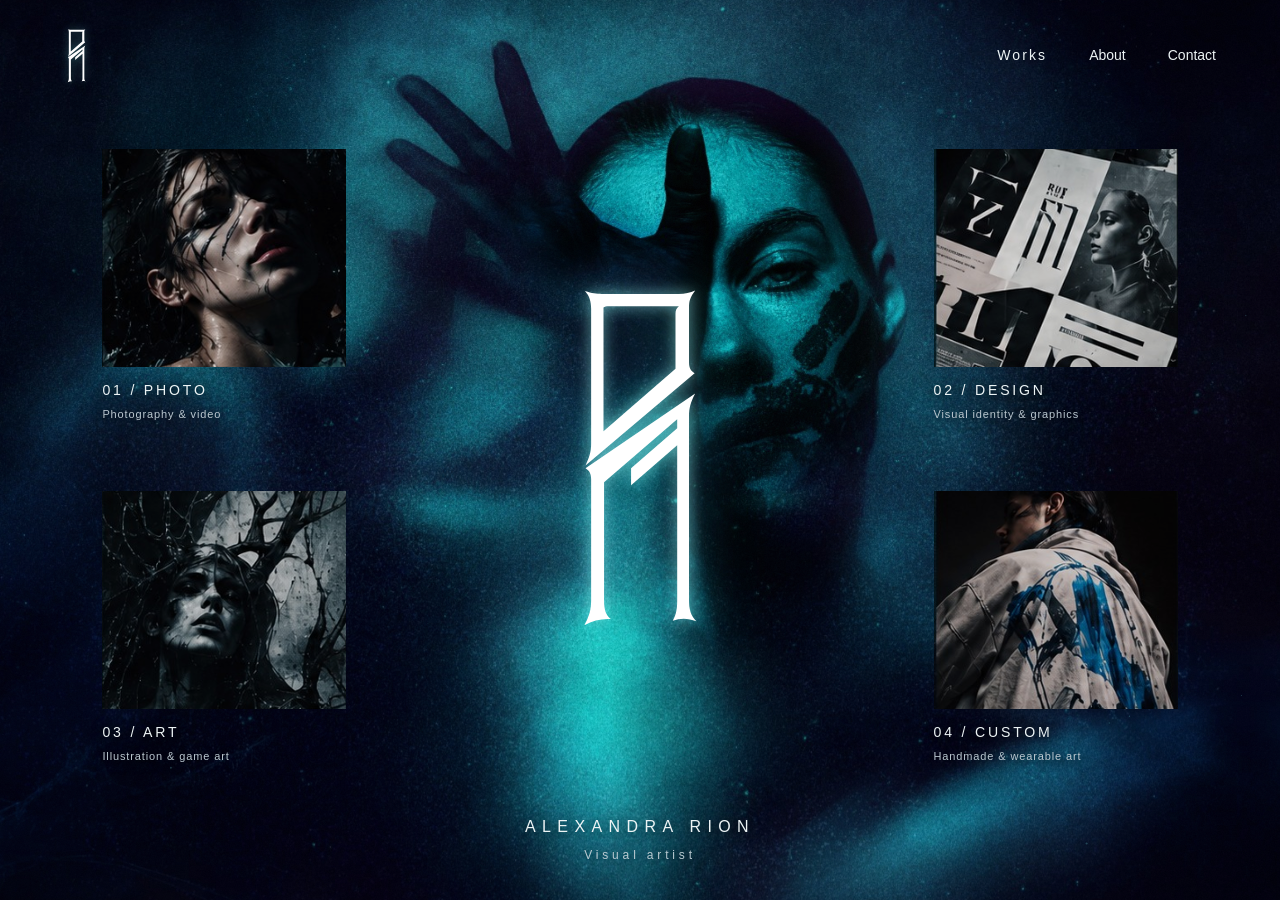
==== commit 2f61533a: "Restyle portfolio with original portrait, Gothic logo and subtle pointer depth" ====
--- a/index.html
+++ b/index.html
@@ -1,22 +1,15 @@
 <!doctype html>
-<html lang="ru"><head><meta charset="UTF-8"><meta name="viewport" content="width=device-width,initial-scale=1"><meta name="description" content="RION — фотография, дизайн, арт и кастом. Авторское портфолио."><title>RION — Visual archive</title><style>
-:root{color-scheme:dark;--bg:#0c0c0e;--ink:#e9e7e3;--muted:#969498}*{box-sizing:border-box}html{scroll-behavior:smooth;scroll-padding-top:90px}body{margin:0;background:var(--bg);color:var(--ink);font-family:Arial,sans-serif}a{color:inherit;text-decoration:none}button{font:inherit}a:focus-visible,button:focus-visible{outline:2px solid white;outline-offset:7px}header{position:absolute;top:0;left:0;width:100%;z-index:2;display:flex;align-items:center;justify-content:space-between;padding:28px 4.5%;border-bottom:1px solid #ffffff20}.logo{font:32px Georgia,serif;letter-spacing:-2px}nav{display:flex;gap:36px;font-size:12px}nav a{padding:8px 0}.edition{font:10px monospace;letter-spacing:2px;color:#aaa}.hero{min-height:92svh;position:relative;isolation:isolate;display:flex;align-items:center;padding:130px 8% 100px;overflow:hidden}.atmosphere{position:absolute;inset:0;z-index:-2;background:radial-gradient(ellipse at 75% 40%,#55515b66,transparent 45%),radial-gradient(ellipse at 20% 70%,#35313b55,transparent 55%),#0b0b0e}.orb{position:absolute;width:54vw;height:64vw;max-height:1000px;right:1%;top:1%;border-radius:48%;transform:rotate(-28deg);background:radial-gradient(ellipse at 28% 40%,#bbb8bd33 0,transparent 30%),linear-gradient(120deg,transparent 25%,#78747e33 40%,#ccc8d244 43%,#18171c 47%,#040406 65%);filter:blur(8px);box-shadow:inset 8px 4px 25px #d5d0dd13}.hero:after{content:'';position:absolute;inset:0;z-index:-1;pointer-events:none;background:linear-gradient(0deg,var(--bg),transparent 25%)}.eyebrow{font:10px monospace;letter-spacing:3px;text-transform:uppercase;color:#b0aeb4}.hero h1{font:clamp(110px,20vw,310px)/.82 Georgia,serif;font-weight:400;letter-spacing:-.08em;margin:34px 0 24px -10px}.hero h1 em{font-weight:400}.intro{max-width:330px;font-size:14px;line-height:1.8;color:#b6b3bb}.hero-note{position:absolute;right:8%;bottom:22%;font:italic 26px/1.3 Georgia,serif;color:#c3bec8;max-width:160px}.scroll{position:absolute;bottom:40px;left:8%;display:flex;align-items:center;gap:40px;font:10px monospace;letter-spacing:2px}.scroll span{font-size:25px}.side{position:absolute;right:4%;top:38%;writing-mode:vertical-rl;font:9px monospace;letter-spacing:3px;color:#6e6b75}.work{padding:75px 4.5% 100px;min-height:70svh}.section-top{display:flex;justify-content:space-between;align-items:end;margin:0 0 62px}.section-top h2{font:normal clamp(36px,5vw,72px)/1 Georgia,serif;margin:16px 0 0;letter-spacing:-2px}.section-top p{font-size:12px;line-height:1.7;color:var(--muted);max-width:210px}.folders{display:grid;grid-template-columns:repeat(4,minmax(0,1fr));gap:24px}.folder{position:relative;display:block;width:100%;border:1px solid #e4e1e4;border-radius:0 7px 7px 7px;background:linear-gradient(130deg,#e3e0e0,#aaa7ae);color:#161519;box-shadow:0 18px 35px #0006;text-align:left;padding:0;cursor:pointer;transition:transform .5s cubic-bezier(.2,.7,.2,1),box-shadow .5s}.folder:before{content:'';position:absolute;top:-15px;left:-1px;width:64px;height:16px;background:#d5d2d5;border:1px solid #e4e1e4;border-bottom:0;clip-path:polygon(0 0,78% 0,100% 100%,0 100%);border-radius:5px 0 0 0}.bar{height:24px;display:flex;align-items:center;justify-content:space-between;padding:0 8px;font:9px monospace;border-bottom:1px solid #7e7a83}.symbols{letter-spacing:7px}.thumb{display:block;margin:5px;aspect-ratio:1.3;background-color:#252329;overflow:hidden}.thumb-inner{display:block;width:100%;height:100%;background-image:url('assets/reference.webp');background-size:680% auto;background-position:9% 74%;filter:grayscale(1);transition:transform .7s,filter .7s}.folder[data-category=Design] .thumb-inner{background-position:50% 74%}.folder[data-category=Art] .thumb-inner{background-position:29% 74%}.folder[data-category=Custom] .thumb-inner{background-position:91% 74%}.label{display:flex;align-items:center;justify-content:space-between;padding:14px 13px 16px;font-size:23px;letter-spacing:-.5px}.label span:last-child{font-size:27px;font-weight:300}.folder:active{transform:scale(.98)}@media(hover:hover){.folder:hover{transform:translateY(-9px) scale(1.025);box-shadow:0 28px 50px #0009}.folder:hover .thumb-inner{transform:scale(1.045);filter:grayscale(.3)}}.under{margin-top:25px;display:flex;justify-content:space-between;font:9px monospace;letter-spacing:1px;color:#69666e}.about{margin:0 4.5%;padding:65px 3.5%;border-top:1px solid #ffffff20;display:grid;grid-template-columns:1fr 2fr;gap:40px}.about p{font:clamp(22px,3vw,38px)/1.4 Georgia,serif;margin:0;max-width:850px;color:#bebac3}footer{margin:0 4.5%;padding:28px 0;border-top:1px solid #ffffff20;display:flex;justify-content:space-between;font:10px monospace;color:#85818c}.reveal{opacity:1}dialog{background:#151419;color:var(--ink);border:1px solid #514c59;width:min(1100px,94vw);max-height:90svh;padding:32px;border-radius:8px}dialog::backdrop{background:#000b;backdrop-filter:blur(10px)}.close{float:right;background:transparent;color:white;border:1px solid #706a79;padding:10px 16px;cursor:pointer}dialog h2{font:48px Georgia,serif;margin-top:0}dialog p{color:#aaa4b1;line-height:1.8}.projects{display:grid;grid-template-columns:repeat(2,minmax(0,1fr));gap:20px}.projects img{width:100%;height:auto}.projects h3{font-weight:400}.projects a{text-decoration:underline}.project{border-top:1px solid #ffffff25;padding-top:20px}
-@media(max-width:700px){header{padding:20px 6%}.edition{display:none}nav{gap:20px}.hero{min-height:85svh;padding-left:7%}.hero h1{font-size:31vw;margin-left:-5px}.hero-note{right:8%;bottom:20%;font-size:21px;max-width:120px}.intro{max-width:220px;font-size:12px}.orb{width:100vw;height:140vw;right:-30%;top:15%}.side{display:none}.work{padding:50px 6% 65px}.section-top{margin-bottom:45px}.section-top p{display:none}.folders{grid-template-columns:repeat(2,minmax(0,1fr));gap:40px 18px}.label{font-size:21px;padding:11px 10px}.bar{font-size:8px}.under{font-size:8px;gap:20px;line-height:1.6}.about{padding:40px 2%;grid-template-columns:1fr;gap:20px}.projects{grid-template-columns:1fr}.hero-note{opacity:.7}footer{font-size:9px}.scroll{left:7%;bottom:28px}}@media(prefers-reduced-motion:reduce){html{scroll-behavior:auto}*,*:before,*:after{transition:none!important;animation:none!important}.js .reveal{opacity:1;transform:none}}
-
-/* One persistent portrait behind every section; content scrolls normally. */
-body{isolation:isolate;background:#0b1016}
-.atmosphere{position:fixed;inset:0;z-index:-1;overflow:hidden;background:#0b1016;pointer-events:none;--pan:0}
-.atmosphere:after{content:'';position:absolute;inset:0;background:linear-gradient(90deg,#06090ea8,transparent 58%);pointer-events:none}
-#hero-video{position:absolute;left:50%;top:0;width:100%;height:155%;object-fit:cover;object-position:50% 25%;transform:translate(-50%,calc(var(--pan)*-1px));will-change:transform}
-.hero-sequence{position:relative}
-.hero-sequence .hero{position:relative;isolation:auto;height:100svh;min-height:650px;padding:120px 6% 95px;overflow:visible}
-.hero:after{display:none}
-.hero h1{font-size:clamp(90px,12vw,190px)}
-.hero .intro{max-width:270px;color:#e0dce3;text-shadow:0 2px 12px #000}
-.hero .hero-note,.hero .side{display:none}
-.work,.about,footer{position:relative;background:transparent}
-.eyebrow,.section-top p,.under,footer{color:#c8c4ce;text-shadow:0 2px 10px #000}
-.section-top h2,.about p{text-shadow:0 2px 16px #000}
-@media(max-width:700px){.hero-sequence .hero{height:100svh;min-height:560px;align-items:flex-end;padding-bottom:110px}.hero h1{font-size:24vw;margin:12px 0}.hero .eyebrow{font-size:8px}.hero .intro{font-size:11px;max-width:200px}#hero-video{height:135%;object-position:52% 25%}.atmosphere:after{background:#06090e30}}
-</style></head><body><div class="atmosphere" aria-hidden="true"><video id="hero-video" src="assets/portrait-scroll.mp4" poster="assets/portrait-poster.jpg" muted playsinline preload="auto" tabindex="-1"></video></div><header><a class="logo" href="#" aria-label="На главную">RION</a><nav aria-label="Основное меню"><a href="#work">Works</a><a href="#about">About</a></nav><span class="edition">PERSONAL ARCHIVE / 01</span></header><main><section class="hero-sequence" aria-label="Портрет при прокрутке"><div class="hero"><div><div class="eyebrow">Independent visual artist</div><h1>Ri<em>o</em>n</h1><p class="intro" id="intro">Фотография, дизайн, искусство.<br>Разные формы — один авторский взгляд.</p></div><p class="hero-note">A little dark.<br>A little different.</p><span class="side">IMAGES / OBJECTS / EXPERIMENTS</span><a class="scroll" href="#work">EXPLORE THE ARCHIVE <span>↓</span></a></div></section><section class="work" id="work"><div class="section-top reveal"><div><span class="eyebrow">01 / Selected directions</span><h2>Inside my world</h2></div><p>Четыре направления.<br>Выбери папку и загляни внутрь.</p></div><div class="folders">
-<div class="reveal"><button class="folder" data-category="Photo" aria-haspopup="dialog"><span class="bar"><span>▣ 01</span><span class="symbols" aria-hidden="true">− □ ×</span></span><span class="thumb"><span class="thumb-inner"></span></span><span class="label"><span>Photo</span><span aria-hidden="true">↗</span></span></button></div><div class="reveal"><button class="folder" data-category="Design" aria-haspopup="dialog"><span class="bar"><span>▣ 02</span><span class="symbols" aria-hidden="true">− □ ×</span></span><span class="thumb"><span class="thumb-inner"></span></span><span class="label"><span>Design</span><span aria-hidden="true">↗</span></span></button></div><div class="reveal"><button class="folder" data-category="Art" aria-haspopup="dialog"><span class="bar"><span>▣ 03</span><span class="symbols" aria-hidden="true">− □ ×</span></span><span class="thumb"><span class="thumb-inner"></span></span><span class="label"><span>Art</span><span aria-hidden="true">↗</span></span></button></div><div class="reveal"><button class="folder" data-category="Custom" aria-haspopup="dialog"><span class="bar"><span>▣ 04</span><span class="symbols" aria-hidden="true">− □ ×</span></span><span class="thumb"><span class="thumb-inner"></span></span><span class="label"><span>Custom</span><span aria-hidden="true">↗</span></span></button></div></div><div class="under"><span>OPEN A FOLDER / FIND A STORY</span><span>ВРЕМЕННЫЕ ОБЛОЖКИ ИЗ РЕФЕРЕНСА</span></div></section><section class="about reveal" id="about"><span class="eyebrow">02 / Behind the work</span><p id="about-text">Я — Александра Rion. Снимаю, рисую, создаю визуальные миры и вещи руками. Здесь встречаются разные стороны моего творчества.</p></section></main><footer><span>© RION / VISUAL ARCHIVE</span><a href="#">BACK TO TOP ↑</a></footer><dialog id="gallery" aria-labelledby="gallery-title"><button class="close" aria-label="Закрыть раздел">Закрыть ×</button><h2 id="gallery-title"></h2><div id="projects" class="projects"></div></dialog><script src="app.js"></script></body></html>+<html lang="ru"><head><meta charset="utf-8"><meta name="viewport" content="width=device-width,initial-scale=1"><meta name="description" content="Alexandra Rion — фотография, дизайн, иллюстрация и кастом."><title>Alexandra Rion — Visual artist</title><link rel="stylesheet" href="style.css"></head>
+<body>
+<div class="scene" aria-hidden="true"><img id="background" src="assets/home-background.jpg" alt="" fetchpriority="high"><canvas id="particles"></canvas><div class="grain"></div></div>
+<header><a class="brand" href="#work" aria-label="Rion — главная"><img class="logo-image" src="assets/logo-04-gothic.svg" alt="Rion"></a><nav aria-label="Основное меню"><a href="#work">Works</a><button data-info="about">About</button><button data-info="contact">Contact</button></nav></header>
+<main id="work" class="portfolio" aria-label="Направления портфолио">
+<button class="project-link photo" data-category="Photo" aria-haspopup="dialog"><span class="cover" style="background-image:url('assets/demo-photo.jpg')"></span><span class="category"><b>01</b> / Photo</span><span class="caption">Photography &amp; video</span></button>
+<button class="project-link design" data-category="Design" aria-haspopup="dialog"><span class="cover" style="background-image:url('assets/demo-design.jpg')"></span><span class="category"><b>02</b> / Design</span><span class="caption">Visual identity &amp; graphics</span></button>
+<div class="signature"><img class="logo-image hero-logo" src="assets/logo-04-gothic.svg" alt="Монограмма Rion"></div>
+<button class="project-link art" data-category="Art" aria-haspopup="dialog"><span class="cover" style="background-image:url('assets/demo-art.jpg')"></span><span class="category"><b>03</b> / Art</span><span class="caption">Illustration &amp; game art</span></button>
+<button class="project-link custom" data-category="Custom" aria-haspopup="dialog"><span class="cover" style="background-image:url('assets/demo-custom.jpg')"></span><span class="category"><b>04</b> / Custom</span><span class="caption">Handmade &amp; wearable art</span></button>
+<div class="identity"><h1>Alexandra Rion</h1><p>Visual artist</p></div>
+</main>
+<dialog id="gallery" aria-labelledby="gallery-title"><button class="close" aria-label="Закрыть">Закрыть ×</button><h2 id="gallery-title"></h2><div id="projects" class="projects"></div></dialog>
+<script src="app.js"></script><script src="atmosphere.js"></script></body></html>
--- a/style.css
+++ b/style.css
@@ -0,0 +1,2 @@
+:root{color-scheme:dark;font-family:Arial,Helvetica,sans-serif;color:#edf4f5;background:#030711}*{box-sizing:border-box}body{margin:0;min-height:100svh;isolation:isolate}a{color:inherit;text-decoration:none}button{font:inherit;color:inherit;cursor:pointer}a:focus-visible,button:focus-visible{outline:1px solid #9ce9ef;outline-offset:8px}.scene{position:fixed;inset:0;z-index:-1;overflow:hidden;pointer-events:none;background:#030711}#background{position:absolute;inset:-24px;width:calc(100% + 48px);height:calc(100% + 48px);object-fit:cover;object-position:center;will-change:transform}#particles{position:absolute;inset:0;width:100%;height:100%;opacity:.65}.grain{position:absolute;inset:-32px;opacity:.025;background-image:url("data:image/svg+xml,%3Csvg xmlns='http://www.w3.org/2000/svg' width='160' height='160'%3E%3Cfilter id='n'%3E%3CfeTurbulence type='fractalNoise' baseFrequency='.8' numOctaves='3' stitchTiles='stitch'/%3E%3C/filter%3E%3Cpath fill='white' filter='url(%23n)' d='M0 0h160v160H0z'/%3E%3C/svg%3E");will-change:transform}header{height:110px;padding:30px 5%;display:flex;justify-content:space-between;align-items:center}.brand img{display:block;width:25px;height:57px;filter:drop-shadow(0 0 5px #74edeb70)}nav{display:flex;gap:42px;align-items:center;font-size:14px;letter-spacing:.15em}nav button{border:0;background:none;padding:10px 0}nav a,nav button{transition:color .25s}nav a:hover,nav button:hover{color:#9bffff}.portfolio{max-width:1600px;min-height:calc(100svh - 110px);margin:auto;padding:20px 8% 38px;display:grid;grid-template-columns:minmax(180px,1fr) minmax(180px,1.7fr) minmax(180px,1fr);grid-template-rows:1fr 1fr auto;column-gap:8%;row-gap:30px;align-items:center}.project-link{display:block;width:100%;max-width:290px;text-align:left;padding:0;background:none;border:0;justify-self:center;text-shadow:0 2px 12px #000}.photo{grid-area:1/1}.design{grid-area:1/3}.art{grid-area:2/1}.custom{grid-area:2/3}.cover{display:block;aspect-ratio:1.12;background-size:cover;background-position:center;transition:transform .65s cubic-bezier(.2,.7,.2,1),filter .65s;filter:brightness(.88)}.category{display:block;font-size:clamp(13px,1.1vw,18px);letter-spacing:.2em;text-transform:uppercase;margin-top:15px}.category b{font-weight:500}.caption{display:block;font-size:11px;letter-spacing:.08em;color:#bac7cf;line-height:1.5;margin-top:8px}.signature{grid-area:1/2/3/3;display:flex;align-items:center;justify-content:center;pointer-events:none}.hero-logo{display:block;height:clamp(240px,40svh,430px);width:auto;max-width:100%;filter:drop-shadow(0 0 8px #a0ffff95) drop-shadow(0 0 30px #20cbcf50)}.identity{grid-area:3/1/4/4;text-align:center;padding-top:4px;text-shadow:0 2px 15px #000}.identity h1{margin:0;font-size:16px;font-weight:400;text-transform:uppercase;letter-spacing:.4em}.identity p{font-size:12px;letter-spacing:.32em;color:#b9c9d0;margin:12px 0 0}@media(hover:hover){.project-link:hover .cover{transform:translateY(-5px) scale(1.025);filter:brightness(1.06)}.project-link:hover .category{color:#bfffff}}dialog{width:min(1100px,92vw);max-height:90svh;overflow:auto;background:#080f18;color:#edf4f5;border:1px solid #42606b;padding:32px}dialog::backdrop{background:#01050dcc;backdrop-filter:blur(10px)}dialog h2{font-size:36px;font-weight:400;letter-spacing:.08em;margin:0 0 30px}.close{float:right;border:1px solid #42606b;background:none;padding:10px 16px}.projects{display:grid;grid-template-columns:repeat(2,minmax(0,1fr));gap:24px}.projects>p{grid-column:1/-1}.projects p{line-height:1.8;color:#bdccd2}.projects img{width:100%;height:auto}.projects a{text-decoration:underline}.project{border-top:1px solid #42606b;padding-top:15px}.project h3{font-weight:400}@media(min-width:901px) and (max-height:800px){header{height:85px;padding-top:18px;padding-bottom:18px}.portfolio{min-height:calc(100svh - 85px);padding-top:6px;row-gap:22px}.project-link{max-width:210px}.cover{aspect-ratio:1.3}.category{margin-top:10px}.caption{margin-top:5px}.hero-logo{height:38svh}}@media(max-width:900px){header{height:95px;padding:22px 6%}nav{gap:22px;font-size:12px;letter-spacing:.08em}.portfolio{padding:10px 7% 45px;grid-template-columns:repeat(2,minmax(0,1fr));grid-template-rows:auto auto auto auto;gap:35px 25px}.signature{grid-area:1/1/2/3;padding:30px 0 10px}.hero-logo{height:270px}.identity{grid-area:2/1/3/3;padding-bottom:12px}.identity h1{font-size:14px;letter-spacing:.25em}.photo{grid-area:3/1}.design{grid-area:3/2}.art{grid-area:4/1}.custom{grid-area:4/2}.category{font-size:13px;letter-spacing:.1em}.caption{font-size:10px;letter-spacing:0}.cover{aspect-ratio:1}.project-link{max-width:none}.projects{grid-template-columns:1fr}#background{object-position:57% center}.grain,#particles{display:none}}@media(prefers-reduced-motion:reduce){*,*:before,*:after{transition:none!important;scroll-behavior:auto!important}#background{transform:none!important}.grain,#particles{display:none}}
+.signature{pointer-events:auto}.hero-logo{transition:filter .5s ease;will-change:transform;pointer-events:auto}@media(hover:hover){.hero-logo:hover{filter:drop-shadow(0 0 10px #c4ffffe0) drop-shadow(0 0 30px #48e9e6aa) drop-shadow(0 0 65px #1ad4dd65)}.brand:hover img{filter:drop-shadow(0 0 8px #a9ffffcc)}}
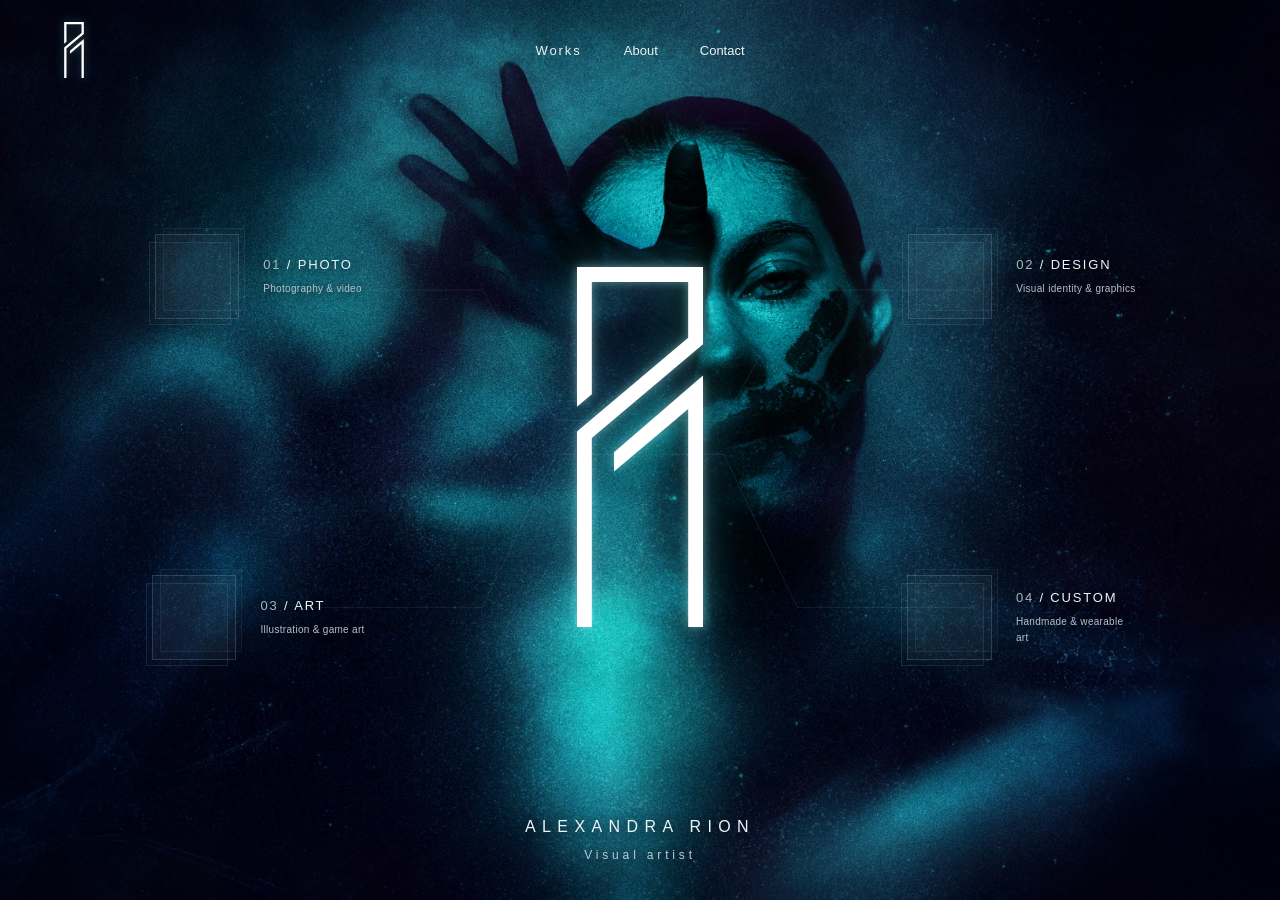
==== commit 5489a825: "Refine Light logo, static background and minimal portfolio tiles" ====
--- a/index.html
+++ b/index.html
@@ -1,15 +1,15 @@
 <!doctype html>
 <html lang="ru"><head><meta charset="utf-8"><meta name="viewport" content="width=device-width,initial-scale=1"><meta name="description" content="Alexandra Rion — фотография, дизайн, иллюстрация и кастом."><title>Alexandra Rion — Visual artist</title><link rel="stylesheet" href="style.css"></head>
 <body>
-<div class="scene" aria-hidden="true"><img id="background" src="assets/home-background.jpg" alt="" fetchpriority="high"><canvas id="particles"></canvas><div class="grain"></div></div>
-<header><a class="brand" href="#work" aria-label="Rion — главная"><img class="logo-image" src="assets/logo-04-gothic.svg" alt="Rion"></a><nav aria-label="Основное меню"><a href="#work">Works</a><button data-info="about">About</button><button data-info="contact">Contact</button></nav></header>
+<div class="scene" aria-hidden="true"><img id="background" src="assets/home-background.jpg" alt="" fetchpriority="high"></div>
+<header><a class="brand" href="#work" aria-label="Rion — главная"><img class="logo-image" src="assets/logo-02-light.svg" alt="Rion"></a><nav aria-label="Основное меню"><a href="#work">Works</a><button data-info="about">About</button><button data-info="contact">Contact</button></nav></header>
 <main id="work" class="portfolio" aria-label="Направления портфолио">
-<button class="project-link photo" data-category="Photo" aria-haspopup="dialog"><span class="cover" style="background-image:url('assets/demo-photo.jpg')"></span><span class="category"><b>01</b> / Photo</span><span class="caption">Photography &amp; video</span></button>
-<button class="project-link design" data-category="Design" aria-haspopup="dialog"><span class="cover" style="background-image:url('assets/demo-design.jpg')"></span><span class="category"><b>02</b> / Design</span><span class="caption">Visual identity &amp; graphics</span></button>
-<div class="signature"><img class="logo-image hero-logo" src="assets/logo-04-gothic.svg" alt="Монограмма Rion"></div>
-<button class="project-link art" data-category="Art" aria-haspopup="dialog"><span class="cover" style="background-image:url('assets/demo-art.jpg')"></span><span class="category"><b>03</b> / Art</span><span class="caption">Illustration &amp; game art</span></button>
-<button class="project-link custom" data-category="Custom" aria-haspopup="dialog"><span class="cover" style="background-image:url('assets/demo-custom.jpg')"></span><span class="category"><b>04</b> / Custom</span><span class="caption">Handmade &amp; wearable art</span></button>
+<button class="project-link photo" data-category="Photo" aria-haspopup="dialog"><span class="cover" aria-hidden="true"></span><span class="tile-label"><span class="category"><b>01</b> / Photo</span><span class="caption">Photography &amp; video</span></span></button>
+<button class="project-link design" data-category="Design" aria-haspopup="dialog"><span class="cover" aria-hidden="true"></span><span class="tile-label"><span class="category"><b>02</b> / Design</span><span class="caption">Visual identity &amp; graphics</span></span></button>
+<svg class="connections" viewBox="0 0 1000 600" preserveAspectRatio="none" aria-hidden="true"><g><path d="M480 265H420L350 150H180M520 265H580L650 150H820M480 295H420L350 430H180M520 295H580L650 430H820"/><circle cx="180" cy="150" r="2"/><circle cx="820" cy="150" r="2"/><circle cx="180" cy="430" r="2"/><circle cx="820" cy="430" r="2"/></g></svg><div class="signature"><img class="logo-image logo-glow" src="assets/logo-02-light.svg" alt="" aria-hidden="true"><img class="logo-image hero-logo" src="assets/logo-02-light.svg" alt="Монограмма Rion"></div>
+<button class="project-link art" data-category="Art" aria-haspopup="dialog"><span class="cover" aria-hidden="true"></span><span class="tile-label"><span class="category"><b>03</b> / Art</span><span class="caption">Illustration &amp; game art</span></span></button>
+<button class="project-link custom" data-category="Custom" aria-haspopup="dialog"><span class="cover" aria-hidden="true"></span><span class="tile-label"><span class="category"><b>04</b> / Custom</span><span class="caption">Handmade &amp; wearable art</span></span></button>
 <div class="identity"><h1>Alexandra Rion</h1><p>Visual artist</p></div>
 </main>
 <dialog id="gallery" aria-labelledby="gallery-title"><button class="close" aria-label="Закрыть">Закрыть ×</button><h2 id="gallery-title"></h2><div id="projects" class="projects"></div></dialog>
-<script src="app.js"></script><script src="atmosphere.js"></script></body></html>
+<script src="app.js"></script></body></html>
--- a/style.css
+++ b/style.css
@@ -1,2 +1,12 @@
-:root{color-scheme:dark;font-family:Arial,Helvetica,sans-serif;color:#edf4f5;background:#030711}*{box-sizing:border-box}body{margin:0;min-height:100svh;isolation:isolate}a{color:inherit;text-decoration:none}button{font:inherit;color:inherit;cursor:pointer}a:focus-visible,button:focus-visible{outline:1px solid #9ce9ef;outline-offset:8px}.scene{position:fixed;inset:0;z-index:-1;overflow:hidden;pointer-events:none;background:#030711}#background{position:absolute;inset:-24px;width:calc(100% + 48px);height:calc(100% + 48px);object-fit:cover;object-position:center;will-change:transform}#particles{position:absolute;inset:0;width:100%;height:100%;opacity:.65}.grain{position:absolute;inset:-32px;opacity:.025;background-image:url("data:image/svg+xml,%3Csvg xmlns='http://www.w3.org/2000/svg' width='160' height='160'%3E%3Cfilter id='n'%3E%3CfeTurbulence type='fractalNoise' baseFrequency='.8' numOctaves='3' stitchTiles='stitch'/%3E%3C/filter%3E%3Cpath fill='white' filter='url(%23n)' d='M0 0h160v160H0z'/%3E%3C/svg%3E");will-change:transform}header{height:110px;padding:30px 5%;display:flex;justify-content:space-between;align-items:center}.brand img{display:block;width:25px;height:57px;filter:drop-shadow(0 0 5px #74edeb70)}nav{display:flex;gap:42px;align-items:center;font-size:14px;letter-spacing:.15em}nav button{border:0;background:none;padding:10px 0}nav a,nav button{transition:color .25s}nav a:hover,nav button:hover{color:#9bffff}.portfolio{max-width:1600px;min-height:calc(100svh - 110px);margin:auto;padding:20px 8% 38px;display:grid;grid-template-columns:minmax(180px,1fr) minmax(180px,1.7fr) minmax(180px,1fr);grid-template-rows:1fr 1fr auto;column-gap:8%;row-gap:30px;align-items:center}.project-link{display:block;width:100%;max-width:290px;text-align:left;padding:0;background:none;border:0;justify-self:center;text-shadow:0 2px 12px #000}.photo{grid-area:1/1}.design{grid-area:1/3}.art{grid-area:2/1}.custom{grid-area:2/3}.cover{display:block;aspect-ratio:1.12;background-size:cover;background-position:center;transition:transform .65s cubic-bezier(.2,.7,.2,1),filter .65s;filter:brightness(.88)}.category{display:block;font-size:clamp(13px,1.1vw,18px);letter-spacing:.2em;text-transform:uppercase;margin-top:15px}.category b{font-weight:500}.caption{display:block;font-size:11px;letter-spacing:.08em;color:#bac7cf;line-height:1.5;margin-top:8px}.signature{grid-area:1/2/3/3;display:flex;align-items:center;justify-content:center;pointer-events:none}.hero-logo{display:block;height:clamp(240px,40svh,430px);width:auto;max-width:100%;filter:drop-shadow(0 0 8px #a0ffff95) drop-shadow(0 0 30px #20cbcf50)}.identity{grid-area:3/1/4/4;text-align:center;padding-top:4px;text-shadow:0 2px 15px #000}.identity h1{margin:0;font-size:16px;font-weight:400;text-transform:uppercase;letter-spacing:.4em}.identity p{font-size:12px;letter-spacing:.32em;color:#b9c9d0;margin:12px 0 0}@media(hover:hover){.project-link:hover .cover{transform:translateY(-5px) scale(1.025);filter:brightness(1.06)}.project-link:hover .category{color:#bfffff}}dialog{width:min(1100px,92vw);max-height:90svh;overflow:auto;background:#080f18;color:#edf4f5;border:1px solid #42606b;padding:32px}dialog::backdrop{background:#01050dcc;backdrop-filter:blur(10px)}dialog h2{font-size:36px;font-weight:400;letter-spacing:.08em;margin:0 0 30px}.close{float:right;border:1px solid #42606b;background:none;padding:10px 16px}.projects{display:grid;grid-template-columns:repeat(2,minmax(0,1fr));gap:24px}.projects>p{grid-column:1/-1}.projects p{line-height:1.8;color:#bdccd2}.projects img{width:100%;height:auto}.projects a{text-decoration:underline}.project{border-top:1px solid #42606b;padding-top:15px}.project h3{font-weight:400}@media(min-width:901px) and (max-height:800px){header{height:85px;padding-top:18px;padding-bottom:18px}.portfolio{min-height:calc(100svh - 85px);padding-top:6px;row-gap:22px}.project-link{max-width:210px}.cover{aspect-ratio:1.3}.category{margin-top:10px}.caption{margin-top:5px}.hero-logo{height:38svh}}@media(max-width:900px){header{height:95px;padding:22px 6%}nav{gap:22px;font-size:12px;letter-spacing:.08em}.portfolio{padding:10px 7% 45px;grid-template-columns:repeat(2,minmax(0,1fr));grid-template-rows:auto auto auto auto;gap:35px 25px}.signature{grid-area:1/1/2/3;padding:30px 0 10px}.hero-logo{height:270px}.identity{grid-area:2/1/3/3;padding-bottom:12px}.identity h1{font-size:14px;letter-spacing:.25em}.photo{grid-area:3/1}.design{grid-area:3/2}.art{grid-area:4/1}.custom{grid-area:4/2}.category{font-size:13px;letter-spacing:.1em}.caption{font-size:10px;letter-spacing:0}.cover{aspect-ratio:1}.project-link{max-width:none}.projects{grid-template-columns:1fr}#background{object-position:57% center}.grain,#particles{display:none}}@media(prefers-reduced-motion:reduce){*,*:before,*:after{transition:none!important;scroll-behavior:auto!important}#background{transform:none!important}.grain,#particles{display:none}}
-.signature{pointer-events:auto}.hero-logo{transition:filter .5s ease;will-change:transform;pointer-events:auto}@media(hover:hover){.hero-logo:hover{filter:drop-shadow(0 0 10px #c4ffffe0) drop-shadow(0 0 30px #48e9e6aa) drop-shadow(0 0 65px #1ad4dd65)}.brand:hover img{filter:drop-shadow(0 0 8px #a9ffffcc)}}
+:root{color-scheme:dark;font-family:Arial,Helvetica,sans-serif;color:#edf4f5;background:#030711}*{box-sizing:border-box}body{margin:0;min-height:100svh;isolation:isolate}a{color:inherit;text-decoration:none}button{font:inherit;color:inherit;cursor:pointer}a:focus-visible,button:focus-visible{outline:1px solid #9ce9ef;outline-offset:8px}
+.scene{position:fixed;inset:0;z-index:-1;pointer-events:none;background:#030711}#background{display:block;width:100%;height:100%;object-fit:cover;object-position:center}
+header{height:100px;padding:24px 5%;position:relative;display:flex;align-items:center}.brand img{display:block;width:20px;height:56px;filter:drop-shadow(0 0 5px #74edeb60);transition:filter 1.4s ease}nav{position:absolute;left:50%;transform:translateX(-50%);display:flex;gap:42px;align-items:center;font-size:13px;letter-spacing:.15em}nav button{border:0;background:none;padding:12px 0}nav a,nav button{transition:color .5s}nav a:hover,nav button:hover{color:#bfffff}
+.portfolio{position:relative;max-width:1600px;min-height:calc(100svh - 100px);margin:auto;padding:20px 9% 38px;display:grid;grid-template-columns:minmax(210px,1fr) minmax(150px,1.3fr) minmax(210px,1fr);grid-template-rows:1fr 1fr auto;gap:28px 5%;align-items:center}.connections{position:absolute;inset:20px 9% 100px;width:82%;height:calc(100% - 120px);pointer-events:none;overflow:visible}.connections g{fill:none;stroke:#b5e3e6;stroke-opacity:.17;stroke-width:.6}.connections path,.connections circle{vector-effect:non-scaling-stroke}
+.project-link{position:relative;z-index:1;display:flex;align-items:center;gap:24px;width:max-content;max-width:100%;text-align:left;padding:12px 0;background:none;border:0;justify-self:center;text-shadow:0 2px 12px #000;transform:scale(1);transition:transform 1s cubic-bezier(.22,.61,.36,1)}.photo{grid-area:1/1}.design{grid-area:1/3}.art{grid-area:2/1}.custom{grid-area:2/3}.cover{position:relative;display:block;flex:none;width:clamp(68px,6.6vw,100px);aspect-ratio:1;border:1px solid #c0e2e32b;background:#c7e5e509}.cover:before,.cover:after{content:"";position:absolute;inset:0;border:1px solid #c0e2e31a;background:#c7e5e504;pointer-events:none}.cover:before{transform:translate(-7px,7px)}.cover:after{transform:translate(7px,-7px);border-color:#c0e2e312}.tile-label{display:block}.category{display:block;font-size:13px;white-space:nowrap;letter-spacing:.14em;text-transform:uppercase}.category b{font-weight:400;color:#a5b8bd}.caption{display:block;font-size:10px;letter-spacing:.03em;color:#b4c1c7;line-height:1.6;margin-top:9px;max-width:120px}
+.signature{position:relative;z-index:1;grid-area:1/2/3/3;justify-self:center;display:grid;place-items:center}.hero-logo,.logo-glow{grid-area:1/1;display:block;height:clamp(230px,40svh,390px);width:auto;max-width:100%}.hero-logo{position:relative;filter:drop-shadow(0 0 5px #a0ffff70) drop-shadow(0 0 19px #20cbcf40)}.logo-glow{pointer-events:none;opacity:.13;filter:blur(9px) drop-shadow(0 0 24px #68ffff) drop-shadow(0 0 40px #22cfd6);transition:opacity 1.8s cubic-bezier(.22,.61,.36,1)}
+.identity{position:relative;grid-area:3/1/4/4;text-align:center;padding-top:16px;text-shadow:0 2px 15px #000}.identity h1{margin:0;font-size:16px;font-weight:400;text-transform:uppercase;letter-spacing:.4em}.identity p{font-size:12px;letter-spacing:.32em;color:#b9c9d0;margin:12px 0 0}
+@media(hover:hover){.project-link:hover{transform:scale(1.055)}.signature:hover .logo-glow{opacity:.65}.brand:hover img{filter:drop-shadow(0 0 10px #a9ffffbb)}}.project-link:focus-visible{transform:scale(1.055)}
+dialog{width:min(1100px,92vw);max-height:90svh;overflow:auto;background:#080f18;color:#edf4f5;border:1px solid #42606b;padding:32px}dialog::backdrop{background:#01050dcc;backdrop-filter:blur(10px)}dialog h2{font-size:36px;font-weight:400;letter-spacing:.08em;margin:0 0 30px}.close{float:right;border:1px solid #42606b;background:none;padding:10px 16px}.projects{display:grid;grid-template-columns:repeat(2,minmax(0,1fr));gap:24px}.projects>p{grid-column:1/-1}.projects p{line-height:1.8;color:#bdccd2}.projects img{width:100%;height:auto}.projects a{text-decoration:underline}.project{border-top:1px solid #42606b;padding-top:15px}.project h3{font-weight:400}
+@media(max-width:900px){header{height:90px;padding:20px 6%}nav{gap:22px;font-size:12px;letter-spacing:.06em}.portfolio{padding:10px 7% 40px;grid-template-columns:repeat(2,minmax(0,1fr));grid-template-rows:auto auto auto auto;gap:35px 26px}.connections{display:none}.signature{grid-area:1/1/2/3;margin:25px 0 10px}.hero-logo,.logo-glow{height:260px}.identity{grid-area:2/1/3/3;padding:0 0 12px}.identity h1{font-size:14px;letter-spacing:.25em}.photo{grid-area:3/1}.design{grid-area:3/2}.art{grid-area:4/1}.custom{grid-area:4/2}.project-link{gap:17px;justify-self:start}.cover{width:55px}.category{font-size:11px;letter-spacing:.04em}.caption{font-size:9px}.projects{grid-template-columns:1fr}#background{object-position:57% center}}
+@media(max-width:420px){.portfolio{column-gap:18px;padding-left:6%;padding-right:6%}.cover{width:42px}.project-link{gap:13px}.category{font-size:10px}.caption{max-width:75px}.brand img{width:16px;height:46px}nav{gap:18px}}
+@media(prefers-reduced-motion:reduce){*,*:before,*:after{transition:none!important;scroll-behavior:auto!important}.project-link:hover,.project-link:focus-visible{transform:none}}
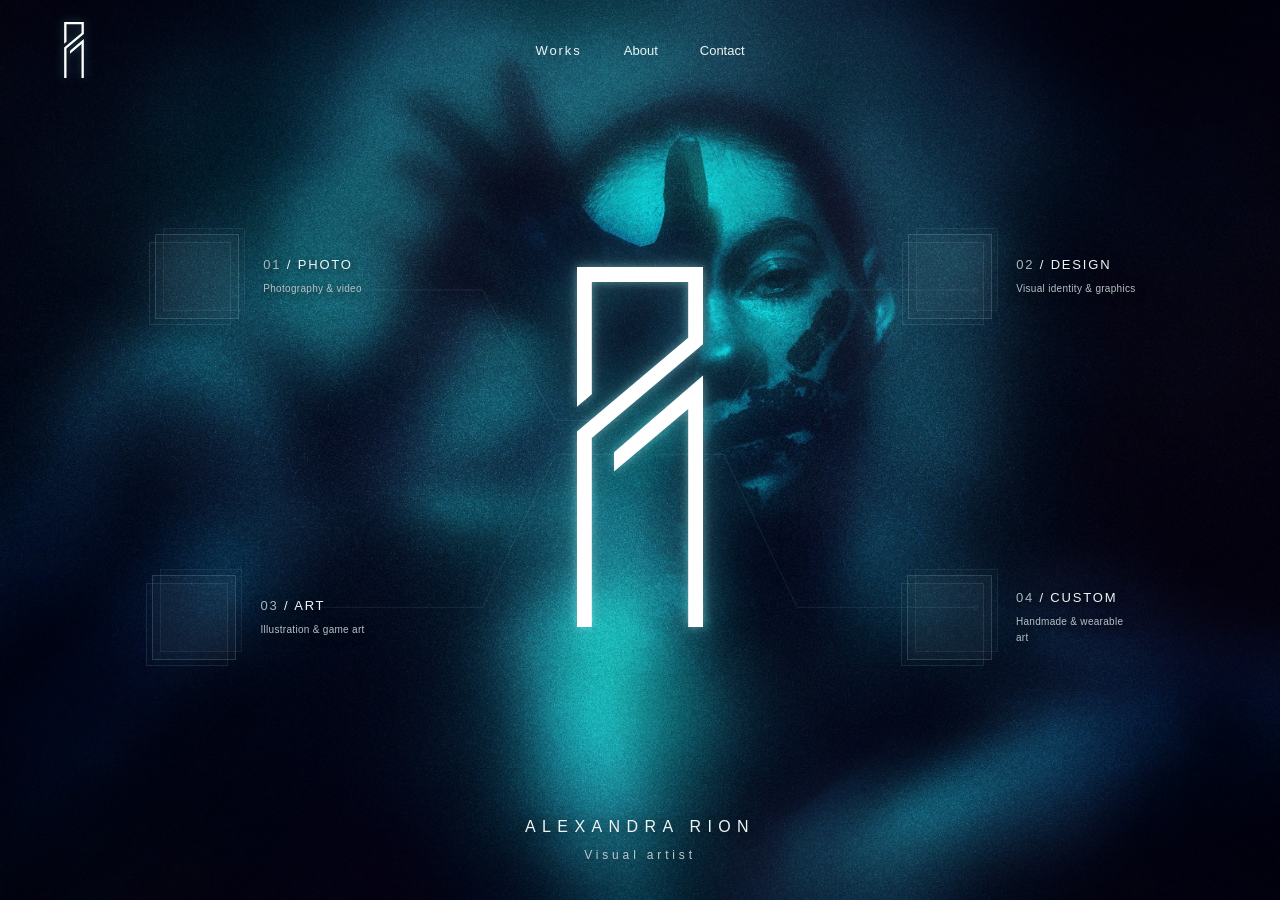
==== commit bab99460: "Add full-screen Photo slider and shoot pages with supplied photograph" ====
--- a/index.html
+++ b/index.html
@@ -4,7 +4,7 @@
 <div class="scene" aria-hidden="true"><img id="background" src="assets/home-background.jpg" alt="" fetchpriority="high"></div>
 <header><a class="brand" href="#work" aria-label="Rion — главная"><img class="logo-image" src="assets/logo-02-light.svg" alt="Rion"></a><nav aria-label="Основное меню"><a href="#work">Works</a><button data-info="about">About</button><button data-info="contact">Contact</button></nav></header>
 <main id="work" class="portfolio" aria-label="Направления портфолио">
-<button class="project-link photo" data-category="Photo" aria-haspopup="dialog"><span class="cover" aria-hidden="true"></span><span class="tile-label"><span class="category"><b>01</b> / Photo</span><span class="caption">Photography &amp; video</span></span></button>
+<a class="project-link photo" href="photo.html"><span class="cover" aria-hidden="true"></span><span class="tile-label"><span class="category"><b>01</b> / Photo</span><span class="caption">Photography &amp; video</span></span></a>
 <button class="project-link design" data-category="Design" aria-haspopup="dialog"><span class="cover" aria-hidden="true"></span><span class="tile-label"><span class="category"><b>02</b> / Design</span><span class="caption">Visual identity &amp; graphics</span></span></button>
 <svg class="connections" viewBox="0 0 1000 600" preserveAspectRatio="none" aria-hidden="true"><g><path d="M480 265H420L350 150H180M520 265H580L650 150H820M480 295H420L350 430H180M520 295H580L650 430H820"/><circle cx="180" cy="150" r="2"/><circle cx="820" cy="150" r="2"/><circle cx="180" cy="430" r="2"/><circle cx="820" cy="430" r="2"/></g></svg><div class="signature"><img class="logo-image logo-glow" src="assets/logo-02-light.svg" alt="" aria-hidden="true"><img class="logo-image hero-logo" src="assets/logo-02-light.svg" alt="Монограмма Rion"></div>
 <button class="project-link art" data-category="Art" aria-haspopup="dialog"><span class="cover" aria-hidden="true"></span><span class="tile-label"><span class="category"><b>03</b> / Art</span><span class="caption">Illustration &amp; game art</span></span></button>
--- a/style.css
+++ b/style.css
@@ -10,3 +10,12 @@
 @media(max-width:900px){header{height:90px;padding:20px 6%}nav{gap:22px;font-size:12px;letter-spacing:.06em}.portfolio{padding:10px 7% 40px;grid-template-columns:repeat(2,minmax(0,1fr));grid-template-rows:auto auto auto auto;gap:35px 26px}.connections{display:none}.signature{grid-area:1/1/2/3;margin:25px 0 10px}.hero-logo,.logo-glow{height:260px}.identity{grid-area:2/1/3/3;padding:0 0 12px}.identity h1{font-size:14px;letter-spacing:.25em}.photo{grid-area:3/1}.design{grid-area:3/2}.art{grid-area:4/1}.custom{grid-area:4/2}.project-link{gap:17px;justify-self:start}.cover{width:55px}.category{font-size:11px;letter-spacing:.04em}.caption{font-size:9px}.projects{grid-template-columns:1fr}#background{object-position:57% center}}
 @media(max-width:420px){.portfolio{column-gap:18px;padding-left:6%;padding-right:6%}.cover{width:42px}.project-link{gap:13px}.category{font-size:10px}.caption{max-width:75px}.brand img{width:16px;height:46px}nav{gap:18px}}
 @media(prefers-reduced-motion:reduce){*,*:before,*:after{transition:none!important;scroll-behavior:auto!important}.project-link:hover,.project-link:focus-visible{transform:none}}
+/* A slow, restrained halo matching the central mark. */
+nav a,nav button{transition:color 1.8s cubic-bezier(.22,.61,.36,1),text-shadow 1.8s cubic-bezier(.22,.61,.36,1);text-shadow:0 0 5px #a0ffff00,0 0 18px #20cbcf00}
+@media(hover:hover){nav a:hover,nav button:hover{color:#c9f5f6;text-shadow:0 0 5px #a0ffff80,0 0 18px #20cbcf70}}
+nav a:focus-visible,nav button:focus-visible{color:#c9f5f6;text-shadow:0 0 5px #a0ffff80,0 0 18px #20cbcf70}
+/* Five spare pixels conceal the edges; the original image is never filtered. */
+@media(hover:hover) and (pointer:fine) and (prefers-reduced-motion:no-preference){
+.scene{overflow:hidden}
+#background{position:absolute;left:-5px;top:-5px;width:calc(100% + 10px);height:calc(100% + 10px);transform:translate(var(--bg-x,0px),var(--bg-y,0px));transition:transform 1.8s cubic-bezier(.22,.61,.36,1)}
+}
